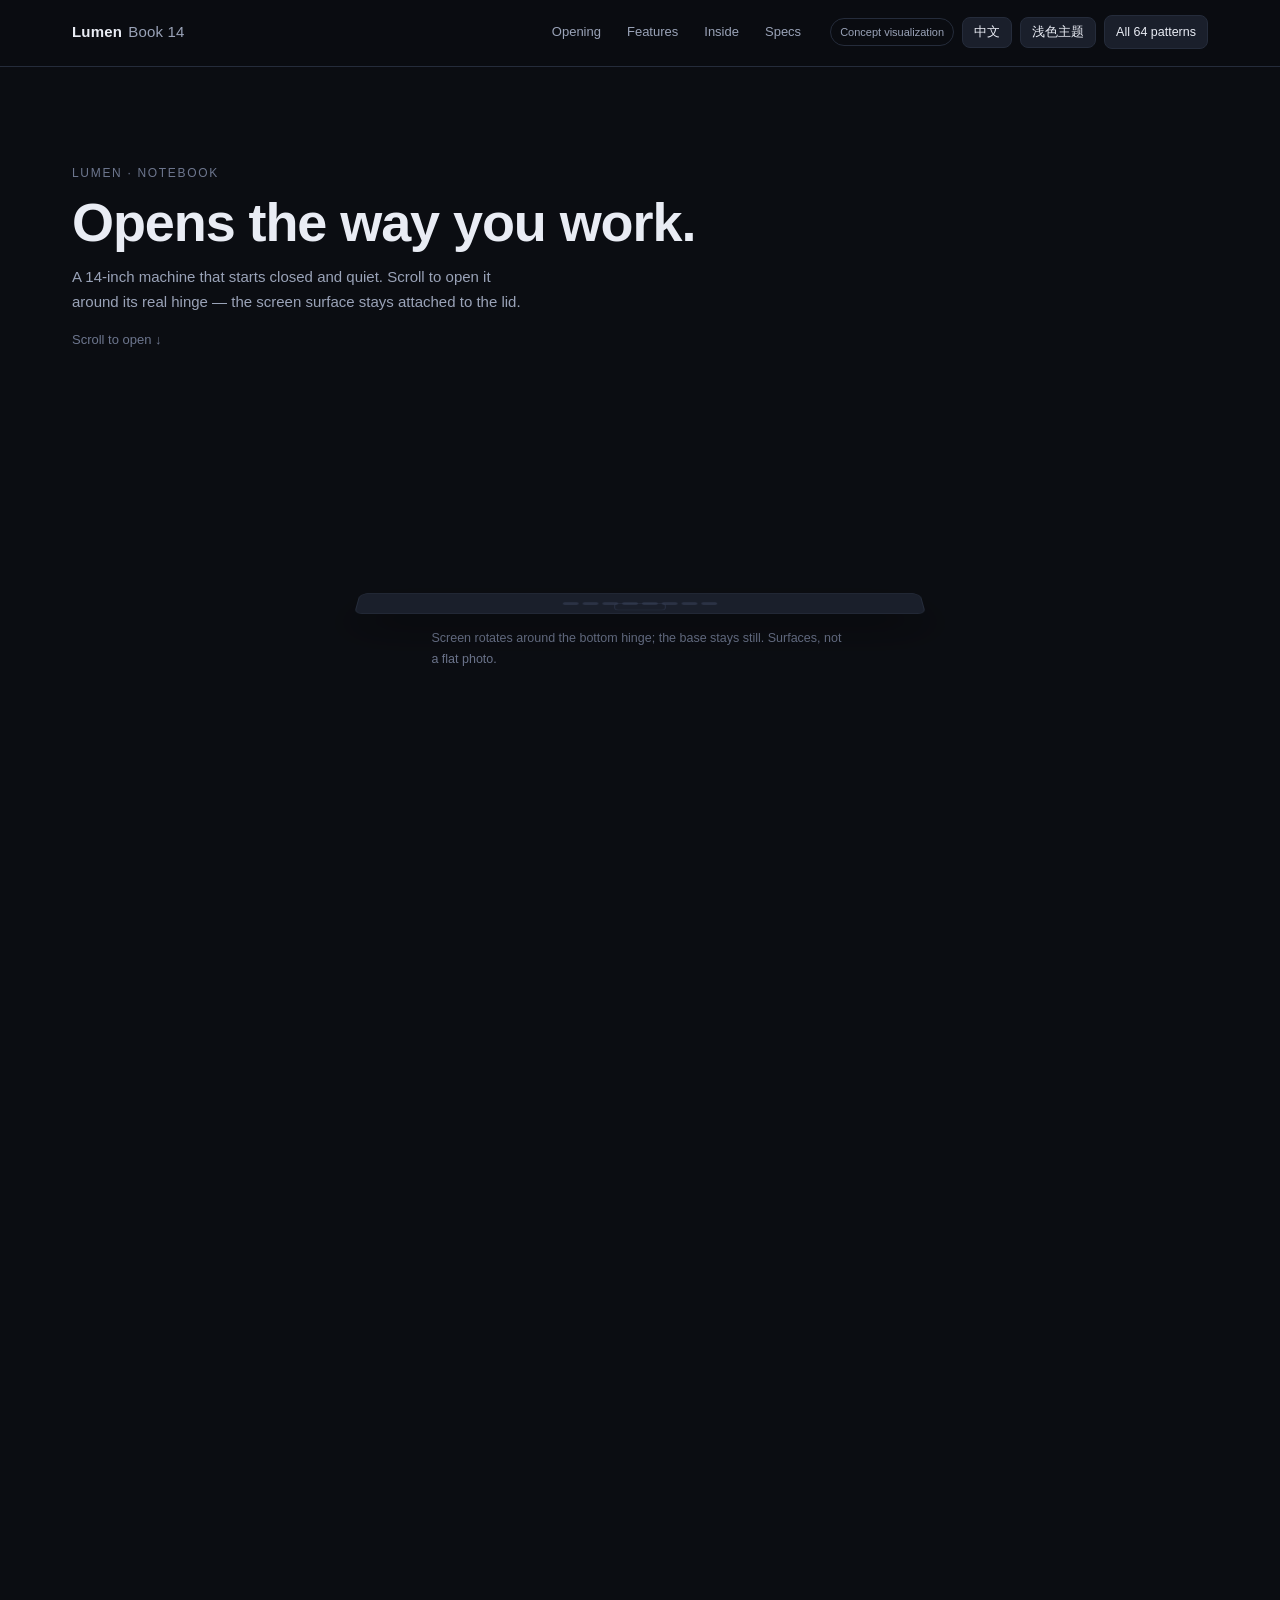
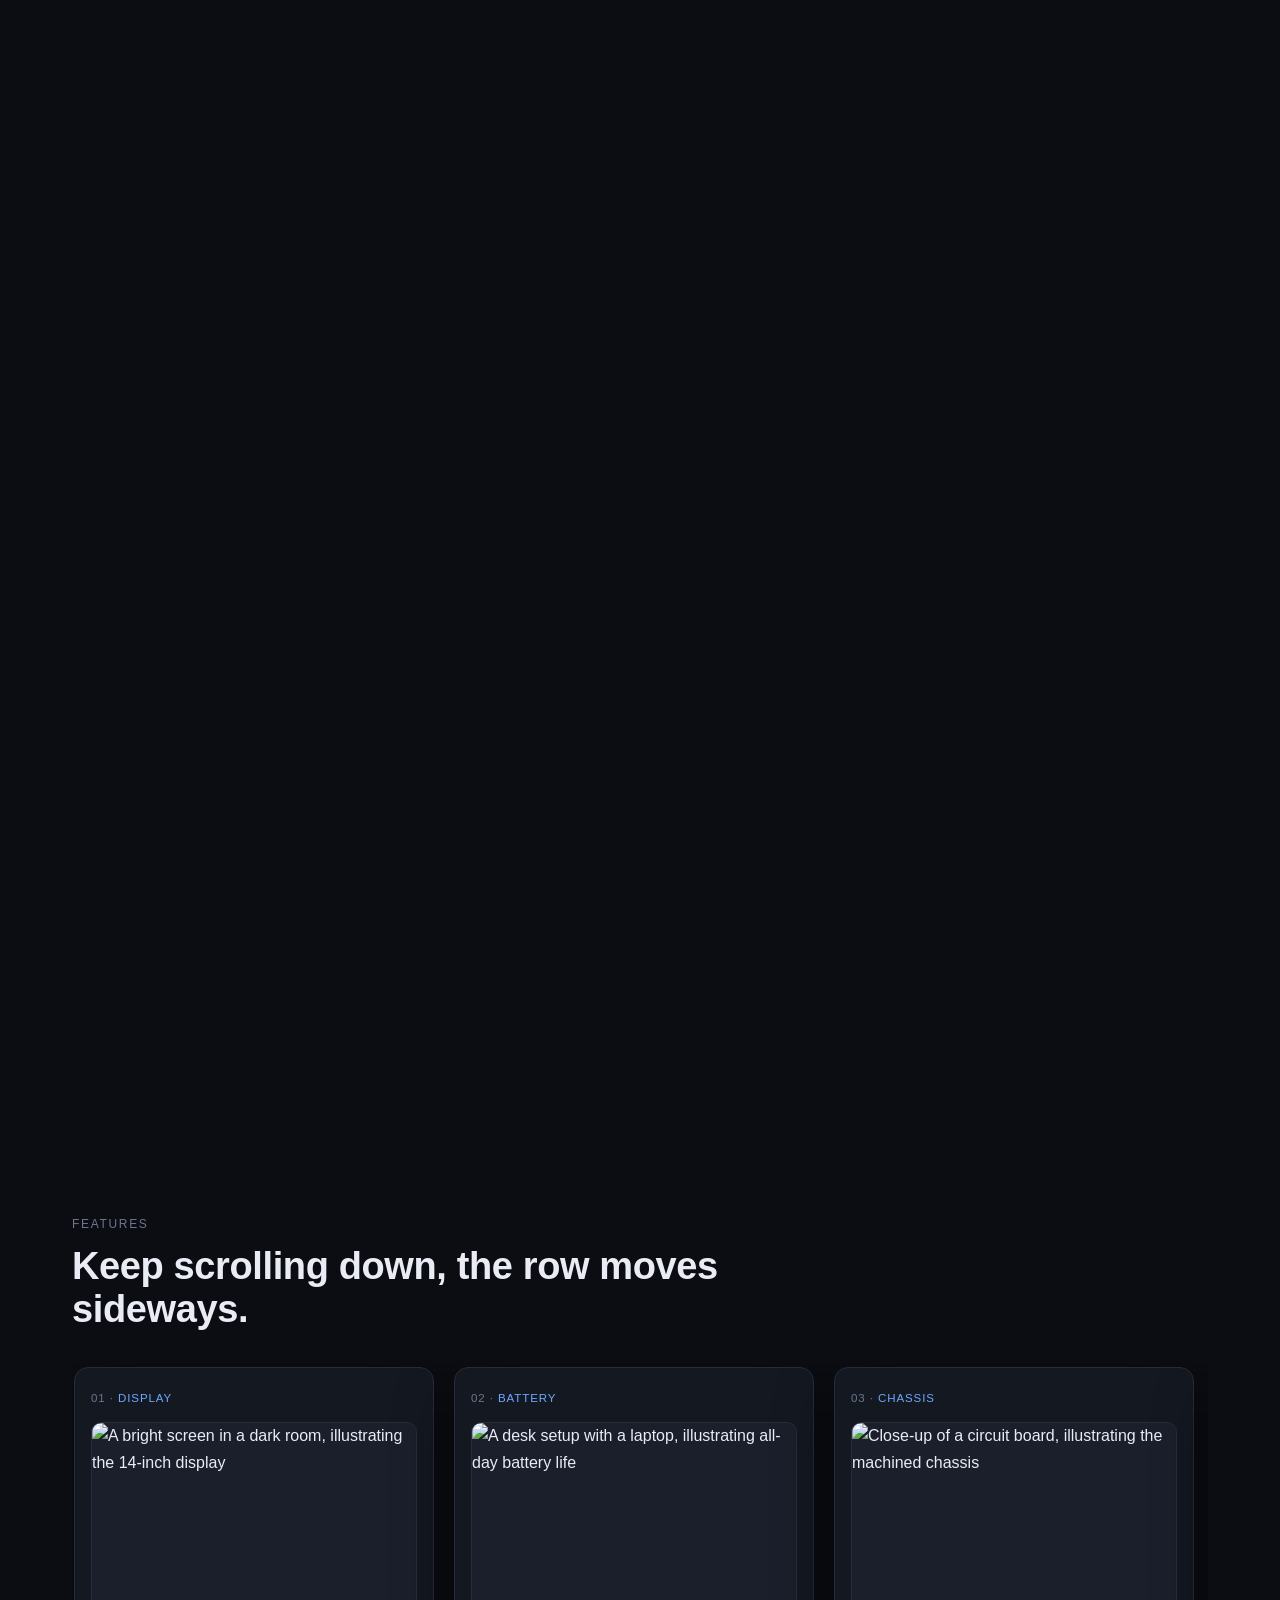
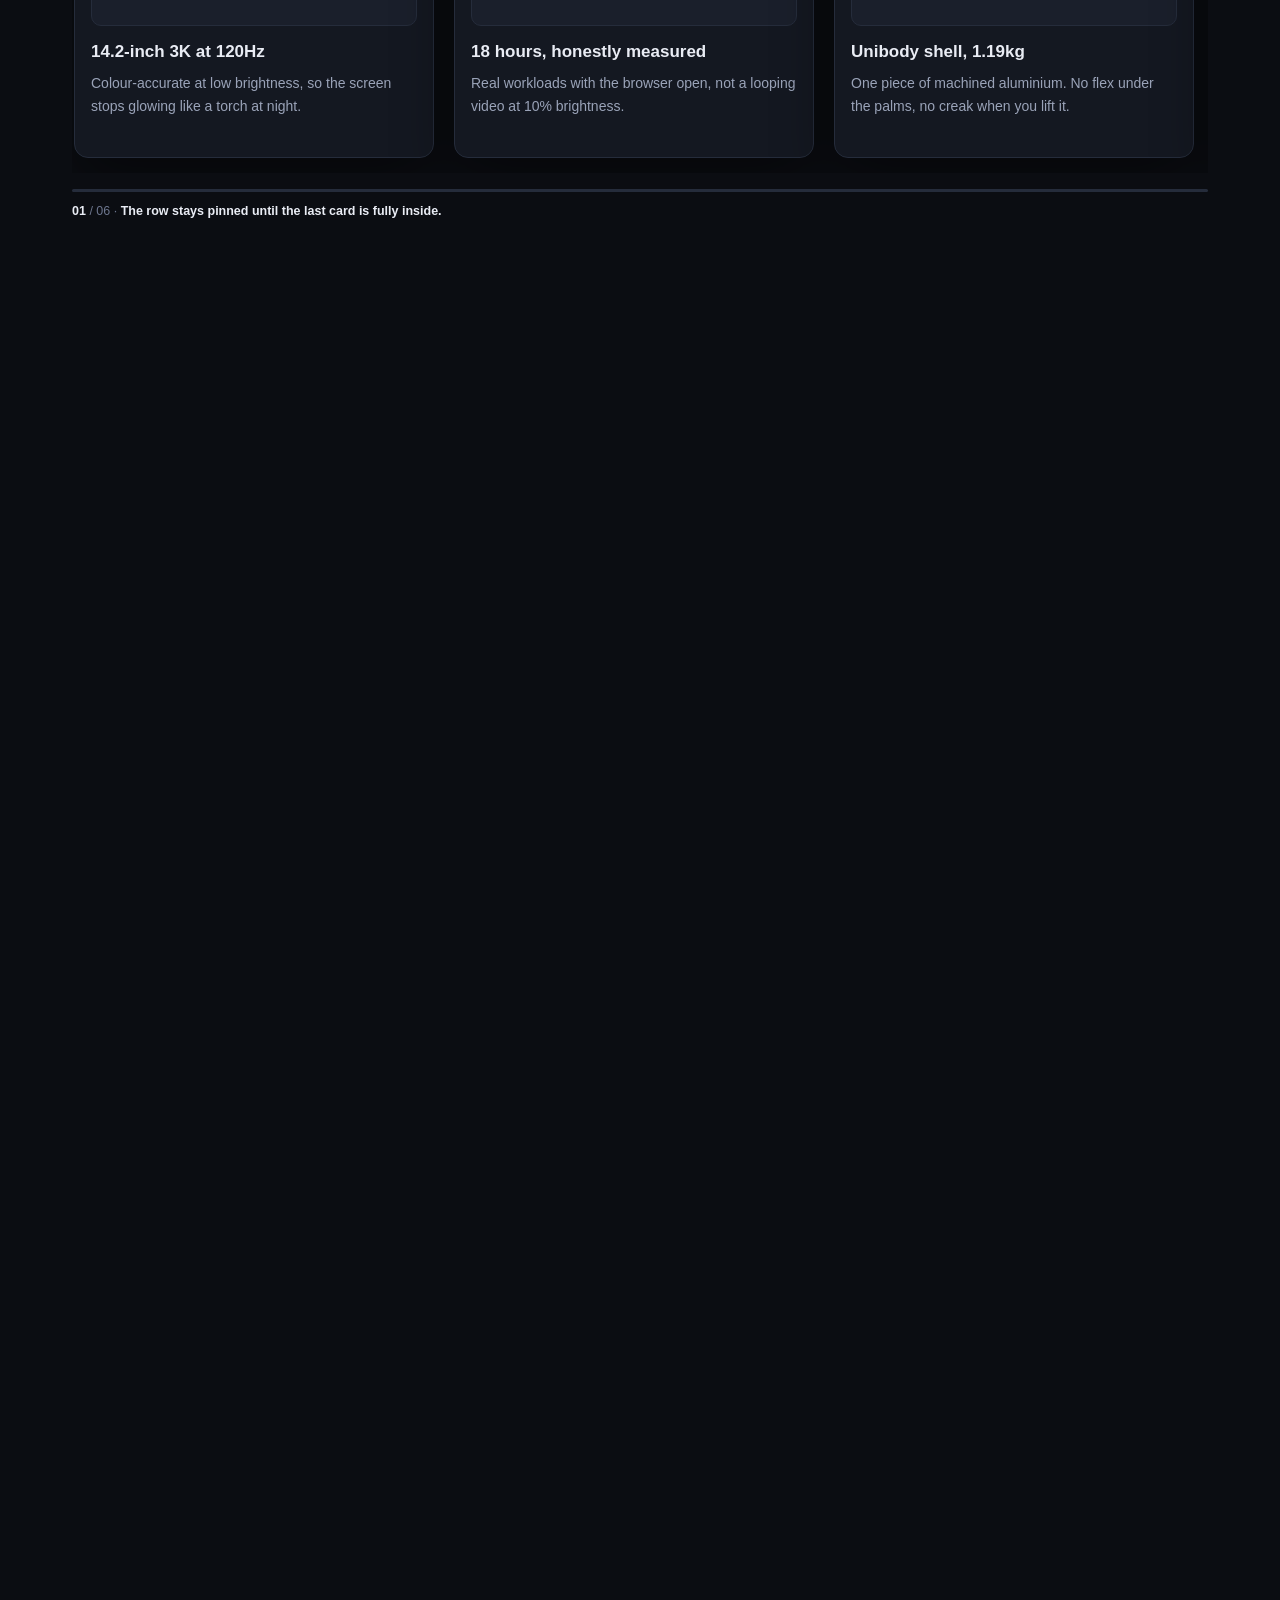
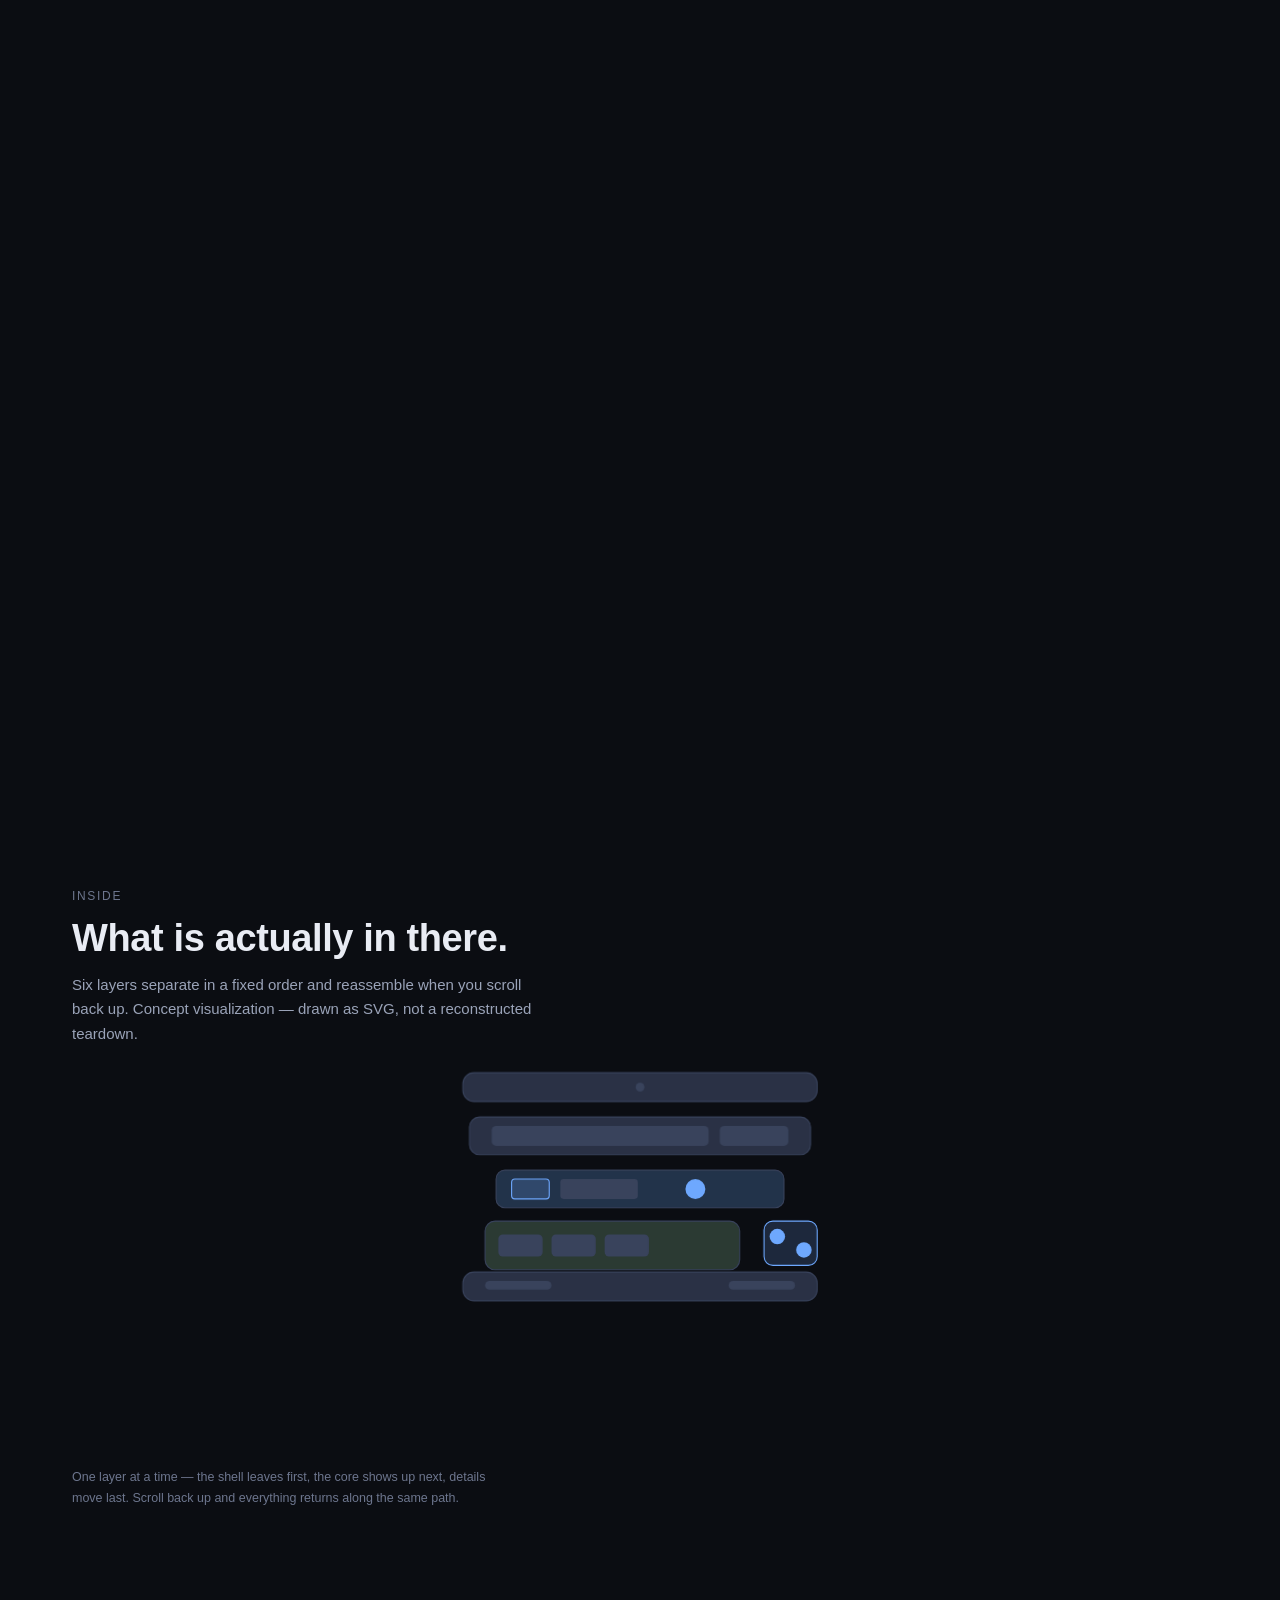
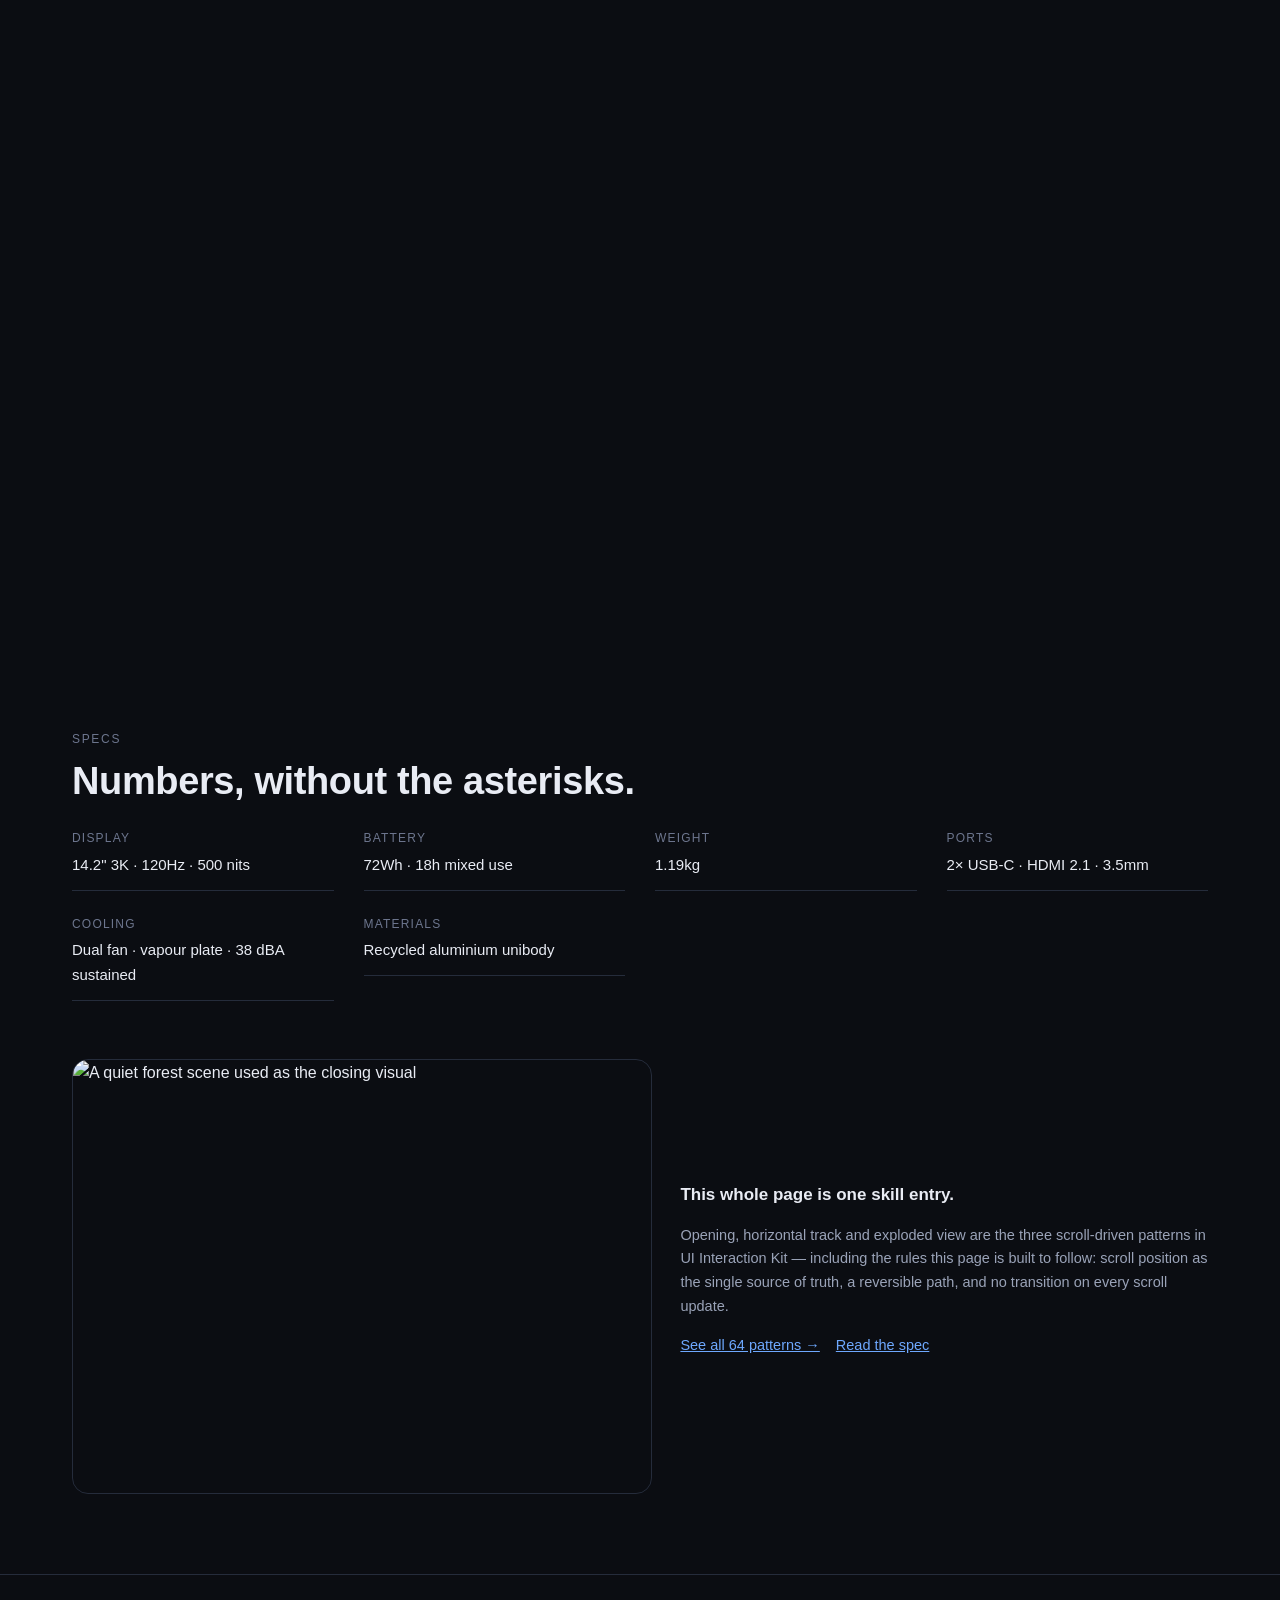
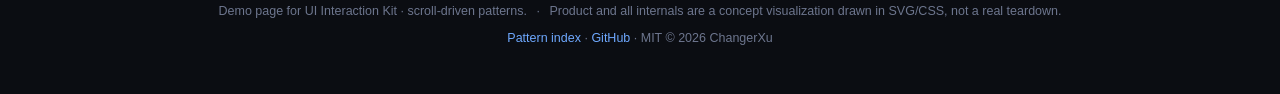
==== assets/showcase/scroll.html @ b0f34643 "Add scroll-driven official site: spec, example page and 3 card demos - references/08-scroll-driven.m" ====
<!DOCTYPE html>
<html lang="zh-CN" data-lang="zh" data-theme="dark">
<head>
<meta charset="UTF-8">
<meta name="viewport" content="width=device-width, initial-scale=1">
<title>Lumen Book 14 · Scroll-driven product page demo · UI Interaction Kit</title>
<meta name="description" content="Scroll-driven official site demo: a sticky opening that opens a laptop around its real hinge, a pinned horizontal track, and a reversible exploded view. Built with CSS scroll-driven animations and a JS fallback.">
<meta name="author" content="ChangerXu">
<link rel="canonical" href="https://alphaxe-hub.github.io/ui-interaction-kit/scroll.html">
<meta name="robots" content="index,follow">
<meta property="og:type" content="website">
<meta property="og:title" content="Scroll-driven product page demo · UI Interaction Kit">
<meta property="og:description" content="Sticky opening, pinned horizontal track and a reversible exploded view — driven by scroll position.">
<meta property="og:url" content="https://alphaxe-hub.github.io/ui-interaction-kit/scroll.html">
<link rel="stylesheet" href="scroll.css">
</head>
<body>

<a class="skip" href="#scene-open">Skip to content</a>

<header class="nav">
  <div class="nav-inner">
    <a class="brand" href="./index.html">Lumen<span>Book 14</span></a>
    <nav class="chapters" aria-label="Sections">
      <a href="#scene-open" data-i18n="navOpen">Opening</a>
      <a href="#scene-horizontal" data-i18n="navFeatures">Features</a>
      <a href="#scene-exploded" data-i18n="navInside">Inside</a>
      <a href="#scene-specs" data-i18n="navSpecs">Specs</a>
    </nav>
    <div class="nav-actions">
      <span class="badge" data-i18n="conceptBadge">Concept visualization</span>
      <button class="btn" id="langBtn" type="button">EN</button>
      <button class="btn" id="themeBtn" type="button">Light</button>
      <a class="btn" href="./index.html" data-i18n="backKit">All 64 patterns</a>
    </div>
  </div>
  <div class="nav-progress"><span id="navProgress"></span></div>
</header>

<main>

  <!-- ============ Pattern 1 · scroll-driven opening ============ -->
  <section class="scene scene-open" id="scene-open">
    <div class="sticky">
      <div class="open-copy">
        <p class="eyebrow" data-i18n="openEyebrow">Lumen · notebook</p>
        <h1 data-i18n="openTitle">Opens the way you work.</h1>
        <p class="lede" data-i18n="openLede">A 14-inch machine that starts closed and quiet. Scroll to open it around its real hinge — the screen surface stays attached to the lid.</p>
        <p class="scroll-hint" data-i18n="scrollHint">Scroll to open ↓</p>
      </div>

      <div class="stage" aria-label="Laptop opening animation">
        <div class="laptop">
          <div class="lid" data-anim="rotateX" data-from="-92" data-to="-6" data-unit="deg" data-range="0,1">
            <div class="lid-inner">
              <div class="screen-ui">
                <div class="screen-bar"><i></i><i></i><i></i></div>
                <div class="screen-grid">
                  <div class="screen-card">
                    <span class="sc-k" data-i18n="uiKey1">Active projects</span>
                    <strong class="sc-v">12</strong>
                  </div>
                  <div class="screen-card">
                    <span class="sc-k" data-i18n="uiKey2">Focus today</span>
                    <strong class="sc-v">4h 20m</strong>
                  </div>
                  <div class="screen-card wide">
                    <span class="sc-k" data-i18n="uiKey3">Build</span>
                    <span class="sc-bar"><i style="width:72%"></i></span>
                  </div>
                </div>
              </div>
              <div class="screen-glow"></div>
            </div>
          </div>
          <div class="base">
            <div class="keyboard">
              <i></i><i></i><i></i><i></i><i></i><i></i><i></i><i></i>
            </div>
            <div class="trackpad"></div>
          </div>
        </div>
        <p class="stage-note" data-i18n="openNote">Screen rotates around the bottom hinge; the base stays still. Surfaces, not a flat photo.</p>
      </div>
    </div>
  </section>

  <!-- ============ Pattern 2 · horizontal scroll section ============ -->
  <section class="scene scene-horizontal" id="scene-horizontal">
    <div class="sticky">
      <div class="h-head">
        <p class="eyebrow" data-i18n="hEyebrow">Features</p>
        <h2 data-i18n="hTitle">Keep scrolling down, the row moves sideways.</h2>
      </div>

      <div class="h-viewport" id="hViewport">
        <div class="h-track" id="hTrack">
          <article class="h-card">
            <span class="h-index">01 · <em data-i18n="hCatDisplay">Display</em></span>
            <div class="h-media"><img src="https://images.unsplash.com/photo-1498050108023-c5249f4df085?w=1200&q=80&auto=format" alt="A bright screen in a dark room, illustrating the 14-inch display"></div>
            <h3 data-i18n="h1t">14.2-inch 3K at 120Hz</h3>
            <p data-i18n="h1d">Colour-accurate at low brightness, so the screen stops glowing like a torch at night.</p>
          </article>
          <article class="h-card">
            <span class="h-index">02 · <em data-i18n="hCatBattery">Battery</em></span>
            <div class="h-media"><img src="https://images.unsplash.com/photo-1504384308090-c894fdcc538d?w=1200&q=80&auto=format" alt="A desk setup with a laptop, illustrating all-day battery life"></div>
            <h3 data-i18n="h2t">18 hours, honestly measured</h3>
            <p data-i18n="h2d">Real workloads with the browser open, not a looping video at 10% brightness.</p>
          </article>
          <article class="h-card">
            <span class="h-index">03 · <em data-i18n="hCatChassis">Chassis</em></span>
            <div class="h-media"><img src="https://images.unsplash.com/photo-1518770660439-4636190af475?w=1200&q=80&auto=format" alt="Close-up of a circuit board, illustrating the machined chassis"></div>
            <h3 data-i18n="h3t">Unibody shell, 1.19kg</h3>
            <p data-i18n="h3d">One piece of machined aluminium. No flex under the palms, no creak when you lift it.</p>
          </article>
          <article class="h-card">
            <span class="h-index">04 · <em data-i18n="hCatCooling">Cooling</em></span>
            <div class="h-media"><img src="https://images.unsplash.com/photo-1451187580459-43490279c0fa?w=1200&q=80&auto=format" alt="Abstract blue airflow visual, illustrating the cooling system"></div>
            <h3 data-i18n="h4t">Two fans, one vapour plate</h3>
            <p data-i18n="h4d">Sustained load sits at 38 dBA. The fans ramp, but you stop noticing them.</p>
          </article>
          <article class="h-card">
            <span class="h-index">05 · <em data-i18n="hCatPorts">Ports</em></span>
            <div class="h-media"><img src="https://images.unsplash.com/photo-1461749280684-dccba630e2f6?w=1200&q=80&auto=format" alt="Cables and code on a desk, illustrating the port selection"></div>
            <h3 data-i18n="h5t">Two USB-C, HDMI, 3.5mm</h3>
            <p data-i18n="h5d">Enough to leave the dongle at home on a normal working day.</p>
          </article>
          <article class="h-card">
            <span class="h-index">06 · <em data-i18n="hCatKeyboard">Keyboard</em></span>
            <div class="h-media"><img src="https://images.unsplash.com/photo-1522071820081-009f0129c71c?w=1200&q=80&auto=format" alt="People working together, illustrating the typing experience"></div>
            <h3 data-i18n="h6t">1.5mm travel, quiet switches</h3>
            <p data-i18n="h6d">Built for shared rooms. Tactile enough to type on, quiet enough not to be the loudest thing in the meeting.</p>
          </article>
        </div>
      </div>

      <div class="h-foot">
        <div class="h-bar"><span id="hBar"></span></div>
        <p class="h-counter"><span id="hCounter">01</span> / 06 · <span data-i18n="hFootNote">The row stays pinned until the last card is fully inside.</span></p>
      </div>
    </div>
  </section>

  <!-- ============ Pattern 3 · scroll-driven exploded view ============ -->
  <section class="scene scene-exploded" id="scene-exploded">
    <div class="sticky">
      <div class="x-head">
        <p class="eyebrow" data-i18n="xEyebrow">Inside</p>
        <h2 data-i18n="xTitle">What is actually in there.</h2>
        <p class="lede" data-i18n="xLede">Six layers separate in a fixed order and reassemble when you scroll back up. Concept visualization — drawn as SVG, not a reconstructed teardown.</p>
      </div>

      <div class="x-stage">
        <svg class="x-svg" viewBox="0 0 560 360" role="img" aria-label="Exploded view of the laptop: top shell, keyboard deck, mainboard, battery, cooling and ports, bottom shell">
          <!-- bottom shell -->
          <g class="x-layer" data-layer="bottom" data-anim="translateY" data-from="0" data-to="34" data-unit="px" data-range="0.06,0.30">
            <rect class="shape-metal" x="120" y="196" width="320" height="26" rx="10"/>
            <rect class="shape-detail" x="140" y="204" width="60" height="8" rx="4"/>
            <rect class="shape-detail" x="360" y="204" width="60" height="8" rx="4"/>
          </g>

          <!-- cooling + ports -->
          <g class="x-layer" data-layer="cooling" data-anim="translateY" data-from="0" data-to="16" data-unit="px" data-range="0.20,0.44">
            <rect class="shape-accent-soft" x="392" y="150" width="48" height="40" rx="8"/>
            <circle class="shape-accent" cx="404" cy="164" r="7"/>
            <circle class="shape-accent" cx="428" cy="176" r="7"/>
          </g>

          <!-- battery -->
          <g class="x-layer" data-layer="battery" data-anim="translateY" data-from="0" data-to="-14" data-unit="px" data-range="0.30,0.54">
            <rect class="shape-battery" x="140" y="150" width="230" height="44" rx="9"/>
            <rect class="shape-detail" x="152" y="162" width="40" height="20" rx="4"/>
            <rect class="shape-detail" x="200" y="162" width="40" height="20" rx="4"/>
            <rect class="shape-detail" x="248" y="162" width="40" height="20" rx="4"/>
          </g>

          <!-- mainboard -->
          <g class="x-layer" data-layer="board" data-anim="translateY" data-from="0" data-to="-30" data-unit="px" data-range="0.42,0.66">
            <rect class="shape-board" x="150" y="104" width="260" height="34" rx="8"/>
            <rect class="shape-accent-soft" x="164" y="112" width="34" height="18" rx="3"/>
            <rect class="shape-detail" x="208" y="112" width="70" height="18" rx="3"/>
            <circle class="shape-accent" cx="330" cy="121" r="9"/>
          </g>

          <!-- keyboard deck -->
          <g class="x-layer" data-layer="deck" data-anim="translateY" data-from="0" data-to="-50" data-unit="px" data-range="0.54,0.76">
            <rect class="shape-metal" x="126" y="56" width="308" height="34" rx="9"/>
            <rect class="shape-detail" x="146" y="64" width="196" height="18" rx="4"/>
            <rect class="shape-detail" x="352" y="64" width="62" height="18" rx="4"/>
          </g>

          <!-- top shell -->
          <g class="x-layer" data-layer="shell" data-anim="translateY" data-from="0" data-to="-76" data-unit="px" data-range="0.66,0.90">
            <rect class="shape-metal" x="120" y="16" width="320" height="26" rx="10"/>
            <circle class="shape-detail" cx="280" cy="29" r="4"/>
          </g>
        </svg>

        <div class="x-labels">
          <span data-for="shell" data-i18n="layerShell" style="top:4%;left:20%">Top shell</span>
          <span data-for="deck" data-i18n="layerDeck" style="top:15%;left:20%">Keyboard deck</span>
          <span data-for="board" data-i18n="layerBoard" style="top:28%;left:25%">Mainboard</span>
          <span data-for="battery" data-i18n="layerBattery" style="top:42%;left:24%">Battery</span>
          <span data-for="cooling" data-i18n="layerCooling" style="top:42%;left:68%">Cooling &amp; ports</span>
          <span data-for="bottom" data-i18n="layerBottom" style="top:70%;left:20%">Bottom shell</span>
        </div>
      </div>

      <p class="stage-note" data-i18n="xNote">One layer at a time — the shell leaves first, the core shows up next, details move last. Scroll back up and everything returns along the same path.</p>
    </div>
  </section>

  <!-- ============ Specs / outro ============ -->
  <section class="scene scene-specs" id="scene-specs">
    <div class="spec-wrap">
      <p class="eyebrow" data-i18n="sEyebrow">Specs</p>
      <h2 data-i18n="sTitle">Numbers, without the asterisks.</h2>
      <dl class="spec-grid">
        <div><dt data-i18n="s1k">Display</dt><dd data-i18n="s1v">14.2" 3K · 120Hz · 500 nits</dd></div>
        <div><dt data-i18n="s2k">Battery</dt><dd data-i18n="s2v">72Wh · 18h mixed use</dd></div>
        <div><dt data-i18n="s3k">Weight</dt><dd data-i18n="s3v">1.19kg</dd></div>
        <div><dt data-i18n="s4k">Ports</dt><dd data-i18n="s4v">2× USB-C · HDMI 2.1 · 3.5mm</dd></div>
        <div><dt data-i18n="s5k">Cooling</dt><dd data-i18n="s5v">Dual fan · vapour plate · 38 dBA sustained</dd></div>
        <div><dt data-i18n="s6k">Materials</dt><dd data-i18n="s6v">Recycled aluminium unibody</dd></div>
      </dl>

      <div class="outro">
        <img src="https://images.unsplash.com/photo-1470071459604-3b5ec3a7fe05?w=1600&q=80&auto=format" alt="A quiet forest scene used as the closing visual" loading="lazy">
        <div class="outro-text">
          <h3 data-i18n="outroTitle">This whole page is one skill entry.</h3>
          <p data-i18n="outroBody">Opening, horizontal track and exploded view are the three scroll-driven patterns in UI Interaction Kit — including the rules this page is built to follow: scroll position as the single source of truth, a reversible path, and no transition on every scroll update.</p>
          <p class="outro-links">
            <a href="./index.html" data-i18n="outroCta">See all 64 patterns →</a>
            <a href="https://github.com/AlphaXe-Hub/ui-interaction-kit/blob/main/references/08-scroll-driven.md" target="_blank" rel="noopener" data-i18n="outroDoc">Read the spec</a>
          </p>
        </div>
      </div>
    </div>
  </section>
</main>

<footer class="foot">
  <p>
    <span data-i18n="footLeft">Demo page for UI Interaction Kit · scroll-driven patterns.</span>
    <span class="dot">·</span>
    <span data-i18n="footRight">Product and all internals are a concept visualization drawn in SVG/CSS, not a real teardown.</span>
  </p>
  <p class="foot-links">
    <a href="./index.html" data-i18n="footIndex">Pattern index</a> ·
    <a href="https://github.com/AlphaXe-Hub/ui-interaction-kit" target="_blank" rel="noopener">GitHub</a> ·
    <span>MIT © 2026 ChangerXu</span>
  </p>
</footer>

<script src="scroll.js"></script>
</body>
</html>
---- assets/showcase/scroll.css ----
/* ============================================================
   Scroll-driven official site demo · UI Interaction Kit
   Tokens first, then scenes. Scroll position is the source of truth.
   ============================================================ */

:root{
  --bg:#0b0d12;
  --panel:#141821;
  --panel-2:#1a1f2b;
  --text:#e9ecf4;
  --dim:#9aa3b8;
  --dim-2:#6d768e;
  --line:#252c3b;
  --accent:#6ea8fe;
  --accent-soft:rgba(110,168,254,.18);
  --shadow:0 24px 60px rgba(0,0,0,.45);

  --x-metal:#2a3145;
  --x-metal-2:#1d2431;
  --x-board:#22334a;
  --x-battery:#2b3a33;
  --x-detail:#39435c;
  --x-line:#39435c;
  --x-accent:var(--accent);
  --x-accent-soft:var(--accent-soft);
  --x-tag:var(--dim);

  --nav-h:64px;
  --maxw:1180px;
}

[data-theme="light"]{
  --bg:#f6f7fb;
  --panel:#ffffff;
  --panel-2:#eef1f7;
  --text:#141a26;
  --dim:#5b6579;
  --dim-2:#8b95a8;
  --line:#dfe4ee;
  --accent:#2563eb;
  --accent-soft:rgba(37,99,235,.12);
  --shadow:0 20px 48px rgba(20,30,60,.14);

  --x-metal:#e6eaf2;
  --x-metal-2:#d7dde9;
  --x-board:#c9d8ea;
  --x-battery:#cfe3d6;
  --x-detail:#b9c3d8;
  --x-line:#c3cbd9;
  --x-tag:var(--dim);
}

*{box-sizing:border-box}
html{scroll-behavior:smooth}
body{
  margin:0;
  background:var(--bg);
  color:var(--text);
  font:16px/1.65 -apple-system,BlinkMacSystemFont,"Segoe UI","PingFang SC","Microsoft YaHei",sans-serif;
  -webkit-font-smoothing:antialiased;
}
img{display:block;max-width:100%}
a{color:var(--accent)}

.skip{
  position:absolute;left:-9999px;top:0;background:var(--panel);color:var(--text);
  padding:10px 14px;z-index:100;border:1px solid var(--line);border-radius:0 0 8px 0;
}
.skip:focus{left:0}

/* ---------------- nav (stable while scenes change) ---------------- */
.nav{
  position:fixed;top:0;left:0;right:0;z-index:50;
  background:color-mix(in srgb, var(--bg) 88%, transparent);
  backdrop-filter:blur(12px);
  border-bottom:1px solid var(--line);
}
.nav-inner{
  max-width:var(--maxw);margin:0 auto;height:var(--nav-h);
  display:flex;align-items:center;gap:18px;padding:0 22px;
}
.brand{color:var(--text);text-decoration:none;font-weight:700;font-size:15px;letter-spacing:.2px}
.brand span{color:var(--dim);font-weight:500;margin-left:6px}
.chapters{display:flex;gap:4px;margin-left:auto}
.chapters a{
  color:var(--dim);text-decoration:none;font-size:13px;padding:6px 11px;border-radius:999px;
}
.chapters a:hover{color:var(--text);background:var(--panel-2)}
.nav-actions{display:flex;align-items:center;gap:8px}
.badge{
  font-size:11px;color:var(--dim);border:1px solid var(--line);border-radius:999px;
  padding:4px 9px;white-space:nowrap;
}
.btn{
  background:var(--panel-2);color:var(--text);border:1px solid var(--line);
  border-radius:8px;padding:6px 11px;font-size:12.5px;cursor:pointer;text-decoration:none;
}
.btn:hover{border-color:var(--accent)}
.nav-progress{height:2px;background:transparent}
.nav-progress span{display:block;height:100%;width:0;background:var(--accent)}

/* ---------------- scenes ---------------- */
.scene{position:relative}
.scene .sticky{
  position:sticky;top:var(--nav-h);height:calc(100vh - var(--nav-h));
  display:flex;flex-direction:column;justify-content:center;
  max-width:var(--maxw);margin:0 auto;padding:24px 22px;
}
.eyebrow{
  margin:0 0 10px;font-size:12px;letter-spacing:.14em;text-transform:uppercase;color:var(--dim-2);
}
h1{font-size:clamp(30px,4.4vw,54px);line-height:1.06;margin:0 0 14px;letter-spacing:-.02em}
h2{font-size:clamp(24px,3vw,38px);line-height:1.14;margin:0 0 12px;letter-spacing:-.01em}
h3{font-size:17px;margin:0 0 6px}
.lede{margin:0;color:var(--dim);max-width:56ch;font-size:15px}
.stage-note{margin:14px 0 0;font-size:12.5px;color:var(--dim-2);max-width:60ch}

/* ---------------- Pattern 1 · opening ---------------- */
.scene-open{height:300vh}
/* copy floats above the stage so fading it out never shifts the product */
.open-copy{position:absolute;left:22px;right:22px;top:12%;max-width:660px}
.scroll-hint{font-size:13px;color:var(--dim-2);margin:14px 0 0}

.stage{
  display:flex;flex-direction:column;align-items:center;justify-content:center;
  perspective:1400px;perspective-origin:50% 45%;
}
.laptop{position:relative;width:min(540px,78vw);height:320px;transform-style:preserve-3d}
.lid{
  position:absolute;left:0;right:0;bottom:34px;height:256px;
  transform-origin:bottom center;transform:rotateX(-92deg);
  transform-style:preserve-3d;will-change:transform;
}
.lid-inner{
  position:absolute;inset:0;border-radius:12px 12px 6px 6px;overflow:hidden;
  background:var(--panel);border:1px solid var(--line);box-shadow:var(--shadow);
  backface-visibility:hidden;
}
.screen-ui{position:absolute;inset:0;padding:12px 14px;display:flex;flex-direction:column;gap:8px}
.screen-bar{display:flex;gap:5px}
.screen-bar i{width:7px;height:7px;border-radius:50%;background:var(--x-detail)}
.screen-grid{display:grid;grid-template-columns:1fr 1fr;gap:8px;flex:1}
.screen-card{
  background:var(--panel-2);border:1px solid var(--line);border-radius:9px;
  padding:9px 10px;display:flex;flex-direction:column;gap:2px;
}
.screen-card.wide{grid-column:1 / -1;justify-content:center}
.sc-k{font-size:10.5px;letter-spacing:.06em;text-transform:uppercase;color:var(--dim-2)}
.sc-v{font-size:19px;font-weight:700;letter-spacing:-.01em}
.sc-bar{display:block;height:6px;border-radius:3px;background:var(--x-detail);overflow:hidden}
.sc-bar i{display:block;height:100%;background:var(--accent)}
.screen-glow{
  position:absolute;inset:0;pointer-events:none;
  background:linear-gradient(180deg,transparent 40%,rgba(110,168,254,.10));
}
.base{
  position:absolute;left:-3%;right:-3%;bottom:0;height:34px;border-radius:8px;
  background:var(--panel-2);border:1px solid var(--line);box-shadow:var(--shadow);
  transform:rotateX(58deg);transform-origin:bottom center;
  display:flex;align-items:center;justify-content:center;
}
.keyboard{display:flex;gap:4px;opacity:.55}
.keyboard i{display:block;width:16px;height:4px;border-radius:2px;background:var(--x-detail)}
.trackpad{
  position:absolute;left:50%;bottom:5px;width:52px;height:12px;margin-left:-26px;
  border:1px solid var(--x-line);border-radius:4px;opacity:.5;
}

/* ---------------- Pattern 2 · horizontal track ---------------- */
.scene-horizontal{height:320vh}
.h-head{max-width:820px}
.h-viewport{overflow:hidden;margin-top:20px}
.h-track{
  display:flex;gap:20px;will-change:transform;
  padding:4px 2px 14px;
}
.h-card{
  flex:0 0 clamp(260px,32vw,360px);
  background:var(--panel);border:1px solid var(--line);border-radius:14px;
  padding:16px;box-shadow:var(--shadow);
}
.h-index{font-size:11.5px;letter-spacing:.08em;text-transform:uppercase;color:var(--dim-2)}
.h-index em{font-style:normal;color:var(--accent)}
.h-media{
  margin:12px 0;border-radius:10px;overflow:hidden;border:1px solid var(--line);
  aspect-ratio:16/10;background:var(--panel-2);
}
.h-media img{width:100%;height:100%;object-fit:cover}
.h-card p{margin:0;color:var(--dim);font-size:14px}
.h-foot{margin-top:16px}
.h-bar{height:3px;border-radius:2px;background:var(--line);overflow:hidden}
.h-bar span{display:block;height:100%;width:0;background:var(--accent)}
.h-counter{margin:9px 0 0;font-size:12.5px;color:var(--dim-2)}
.h-counter span{color:var(--text);font-weight:600}

/* ---------------- Pattern 3 · exploded view ---------------- */
.scene-exploded{height:340vh}
.x-head{max-width:760px}
.x-stage{position:relative;margin-top:8px}
.x-svg{width:100%;max-width:620px;height:auto;display:block;margin:0 auto;overflow:visible}
.x-layer{will-change:transform}
.shape-metal{fill:var(--x-metal);stroke:var(--x-line);stroke-width:1}
.shape-detail{fill:var(--x-detail)}
.shape-board{fill:var(--x-board);stroke:var(--x-line);stroke-width:1}
.shape-battery{fill:var(--x-battery);stroke:var(--x-line);stroke-width:1}
.shape-accent{fill:var(--x-accent)}
.shape-accent-soft{fill:var(--x-accent-soft);stroke:var(--x-accent);stroke-width:1}
/* labels live in their own UI layer so they stay crisp while the model moves */
.x-labels{position:absolute;inset:0;pointer-events:none}
.x-labels span{
  position:absolute;transform:translate(-100%,-50%);white-space:nowrap;
  font-size:11.5px;letter-spacing:.04em;color:var(--dim-2);opacity:0;
}
.x-labels span[data-for="cooling"]{transform:translate(12px,-50%)}
.x-labels span.is-past{opacity:.45}
.x-labels span.is-current{opacity:1;color:var(--accent);font-weight:600}
.stage-note.center{text-align:center}

/* ---------------- specs / outro ---------------- */
.scene-specs{padding:90px 0 40px}
.spec-wrap{max-width:var(--maxw);margin:0 auto;padding:0 22px}
.spec-grid{
  display:grid;grid-template-columns:repeat(auto-fit,minmax(240px,1fr));gap:18px 30px;
  margin:26px 0 0;padding:0;
}
.spec-grid dt{font-size:12px;letter-spacing:.1em;text-transform:uppercase;color:var(--dim-2);margin-bottom:4px}
.spec-grid dd{margin:0 0 6px;padding-bottom:12px;border-bottom:1px solid var(--line);font-size:15px}
.outro{
  margin-top:52px;display:grid;grid-template-columns:1.1fr 1fr;gap:28px;align-items:center;
}
.outro img{width:100%;border-radius:16px;border:1px solid var(--line);aspect-ratio:4/3;object-fit:cover}
.outro-text p{color:var(--dim);font-size:14.5px}
.outro-links{display:flex;gap:16px;flex-wrap:wrap;font-size:14px}

.foot{
  border-top:1px solid var(--line);margin-top:40px;padding:26px 22px 40px;
  text-align:center;color:var(--dim-2);font-size:12.5px;
}
.foot p{margin:0 0 6px}
.foot .dot{margin:0 6px}
.foot-links a{color:var(--accent);text-decoration:none}

/* ============================================================
   Scroll-driven animations (CSS path). The JS fallback mirrors the
   same numbers, read from these custom properties.
   ============================================================ */
@supports (animation-timeline: view()) {
  .scene-open{view-timeline-name:--open;view-timeline-axis:block}
  .scene-horizontal{view-timeline-name:--hscroll;view-timeline-axis:block}
  .scene-exploded{view-timeline-name:--explode;view-timeline-axis:block}

  .lid{
    animation:lid-open linear both;
    animation-timeline:--open;
    animation-range:contain 0% contain 100%;
  }
  .open-copy h1{
    animation:copy-out linear both;
    animation-timeline:--open;
    animation-range:contain 6% contain 30%;
  }
  .open-copy .lede,
  .open-copy .eyebrow{
    animation:copy-out linear both;
    animation-timeline:--open;
    animation-range:contain 10% contain 38%;
  }
  .scroll-hint{
    animation:hint-out linear both;
    animation-timeline:--open;
    animation-range:contain 0% contain 8%;
  }
  /* the laptop base never rotates, it only drifts a little */
  .base{
    animation:base-drift linear both;
    animation-timeline:--open;
    animation-range:contain 0% contain 100%;
  }
  @keyframes lid-open{from{transform:rotateX(-92deg)}to{transform:rotateX(-6deg)}}
  @keyframes base-drift{from{transform:rotateX(58deg) translateY(0)}to{transform:rotateX(58deg) translateY(6px)}}
  @keyframes copy-out{from{opacity:1;transform:translateY(0)}to{opacity:0;transform:translateY(-24px)}}
  @keyframes hint-out{from{opacity:1}to{opacity:0}}

  /* Pattern 2 — travel distance is measured in JS (scrollWidth − clientWidth)
     and handed to CSS as a plain pixel length, so nothing is hard-coded here
     and the value is recomputed after font / image load and resize.
     (Chrome cannot interpolate translate3d(calc(-100% + 1136px)) — mixed
     percentage and length — so the distance must arrive as pixels.) */
  .h-track{
    animation:h-move linear both;
    animation-timeline:--hscroll;
    animation-range:contain 0% contain 100%;
  }
  @keyframes h-move{
    from{transform:translate3d(0,0,0)}
    to{transform:translate3d(var(--h-distance-negative,0px),0,0)}
  }
  .h-bar span{
    animation:h-fill linear both;
    animation-timeline:--hscroll;
    animation-range:contain 0% contain 100%;
  }
  @keyframes h-fill{from{width:0}to{width:100%}}

  /* Pattern 3 — one progress window per part */
  .x-layer{
    animation:xl-move linear both;
    animation-timeline:--explode;
    animation-range:var(--range);
  }
  @keyframes xl-move{from{transform:translateY(0)}to{transform:translateY(var(--dy))}}
  .x-layer[data-layer="bottom"]{--dy:34px;--range:contain 6% contain 30%}
  .x-layer[data-layer="cooling"]{--dy:16px;--range:contain 20% contain 44%}
  .x-layer[data-layer="battery"]{--dy:-14px;--range:contain 30% contain 54%}
  .x-layer[data-layer="board"]{--dy:-30px;--range:contain 42% contain 66%}
  .x-layer[data-layer="deck"]{--dy:-50px;--range:contain 54% contain 76%}
  .x-layer[data-layer="shell"]{--dy:-76px;--range:contain 66% contain 90%}
}

@media (prefers-reduced-motion: reduce){
  html{scroll-behavior:auto}
  .scene{height:auto !important}
  .scene .sticky{position:static;height:auto;padding:48px 22px}
  .open-copy{position:static;max-width:660px}
  .lid{animation:none !important;transform:rotateX(-6deg)}
  .open-copy h1,.open-copy .lede,.open-copy .eyebrow,.scroll-hint{animation:none !important;opacity:1;transform:none}
  .base{animation:none !important}
  .h-viewport{overflow-x:auto;-webkit-overflow-scrolling:touch}
  .h-track{animation:none !important;transform:none !important}
  .x-layer{animation:none !important;transform:none !important}
  .x-labels span{opacity:1 !important}
}

/* same static path, reachable without changing OS settings:
   scroll.html?motion=reduce — used to verify the fallback */
html[data-motion="reduce"] .scene{height:auto !important}
html[data-motion="reduce"] .scene .sticky{position:static;height:auto;padding:48px 22px}
html[data-motion="reduce"] .open-copy{position:static;max-width:660px}
html[data-motion="reduce"] .lid{animation:none !important;transform:rotateX(-6deg)}
html[data-motion="reduce"] .open-copy h1,
html[data-motion="reduce"] .open-copy .lede,
html[data-motion="reduce"] .open-copy .eyebrow,
html[data-motion="reduce"] .scroll-hint{animation:none !important;opacity:1;transform:none}
html[data-motion="reduce"] .base{animation:none !important}
html[data-motion="reduce"] .h-viewport{overflow-x:auto;-webkit-overflow-scrolling:touch}
html[data-motion="reduce"] .h-track{animation:none !important;transform:none !important}
html[data-motion="reduce"] .x-layer{animation:none !important;transform:none !important}
html[data-motion="reduce"] .x-labels span{opacity:1 !important}

/* ---------------- responsive ---------------- */
@media (max-width:1080px){
  .chapters{display:none}
}
@media (max-width:820px){
  :root{--nav-h:58px}
  .scene-open{height:240vh}
  .scene-horizontal{height:auto}
  .scene-exploded{height:280vh}
  .scene .sticky{padding:18px 16px}
  .badge{display:none}
  .laptop{width:min(400px,86vw);height:250px}
  .lid{height:196px}
  .open-copy{top:7%}
  .h-viewport{overflow-x:auto;-webkit-overflow-scrolling:touch}
  .h-card{flex:0 0 78vw}
  .h-track{transform:none !important}
  .outro{grid-template-columns:1fr}
  .x-svg{max-width:100%}
}
@media (max-width:520px){
  h1{font-size:28px}
  .h-card{flex:0 0 84vw}
  .spec-grid{gap:14px 20px}
}
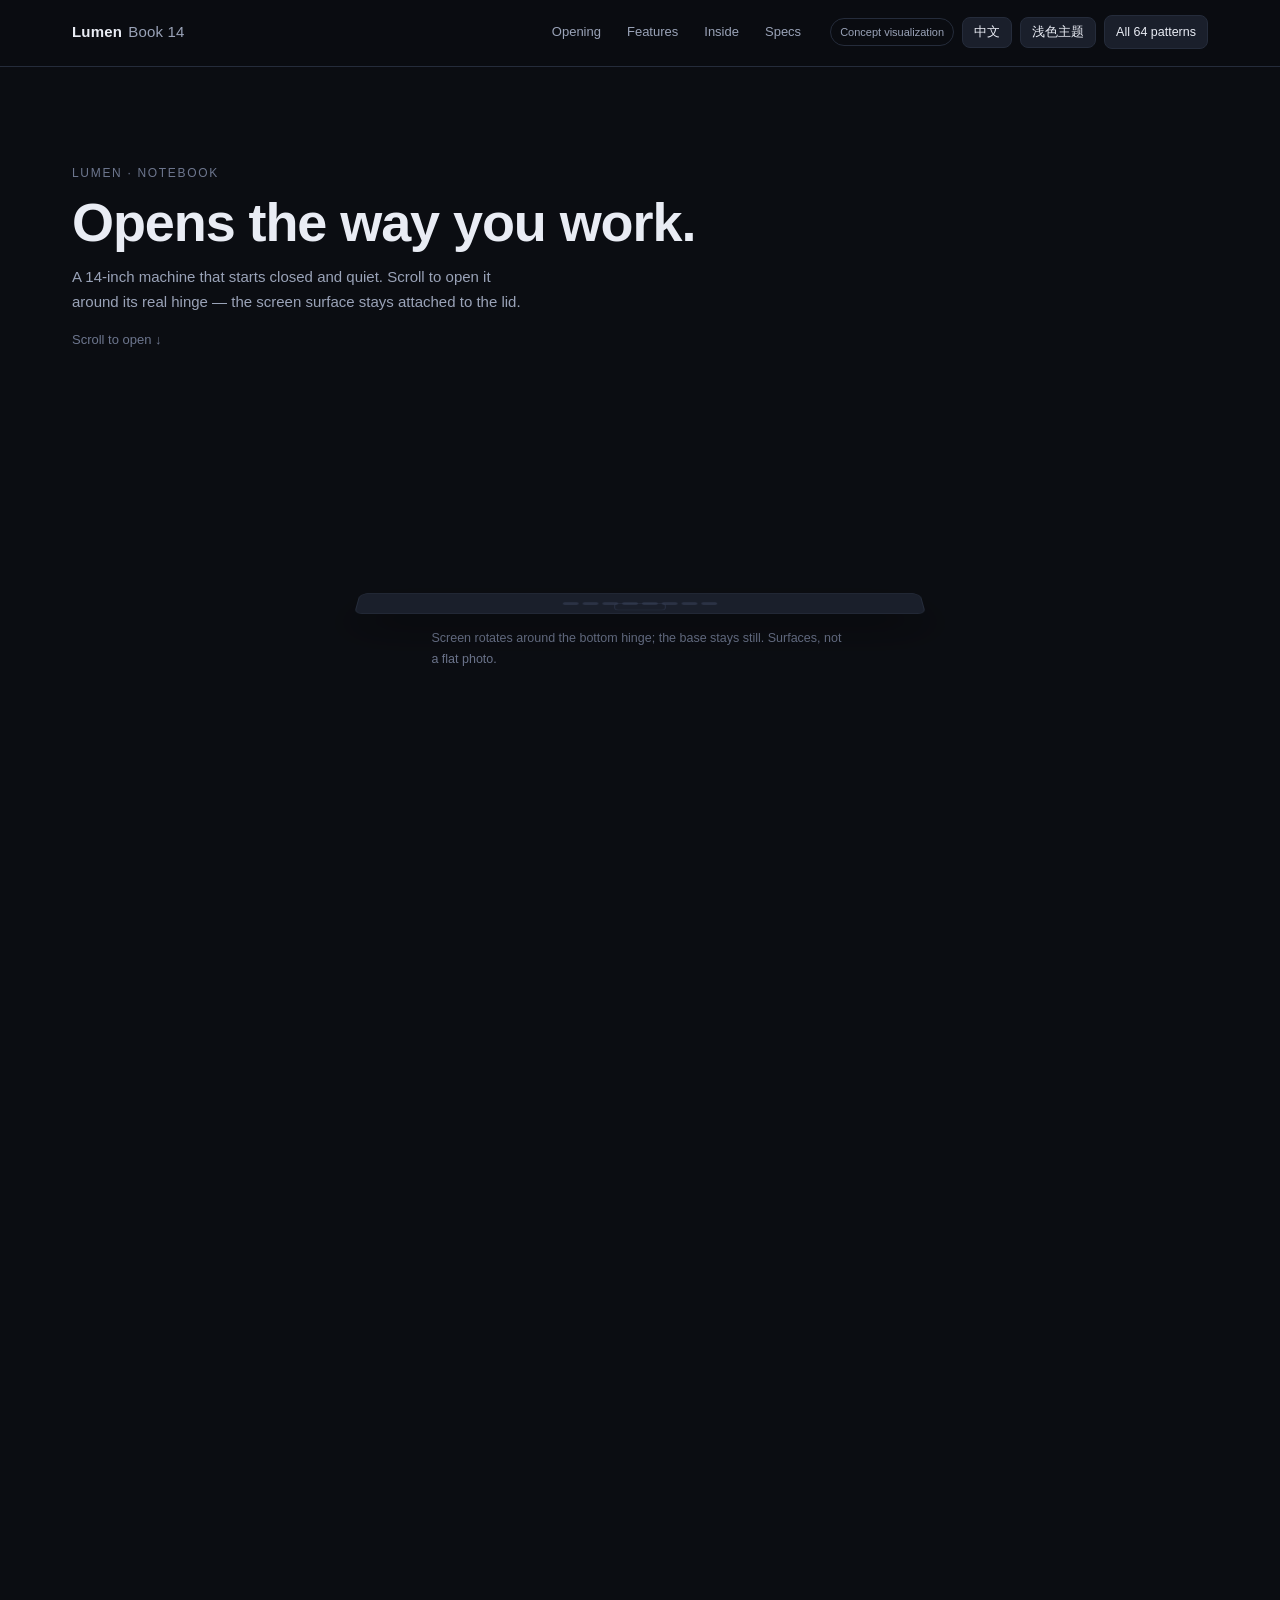
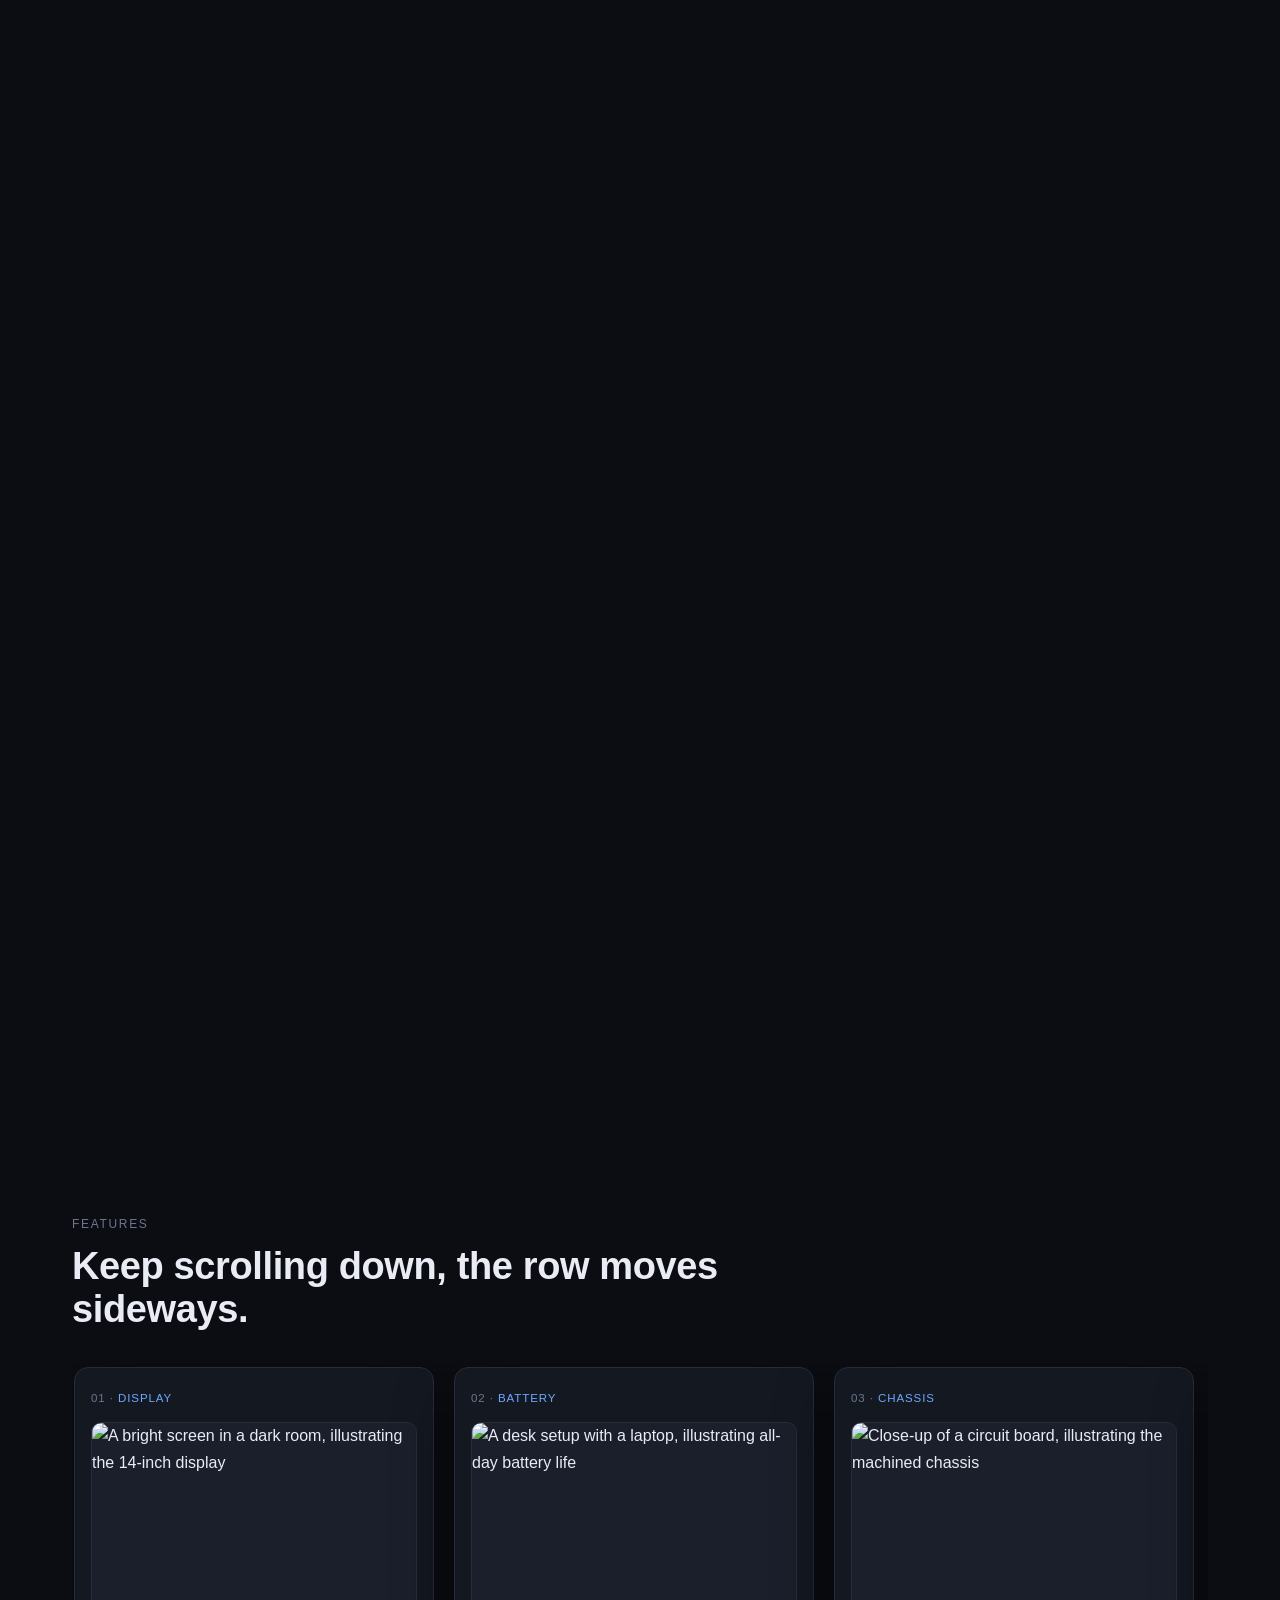
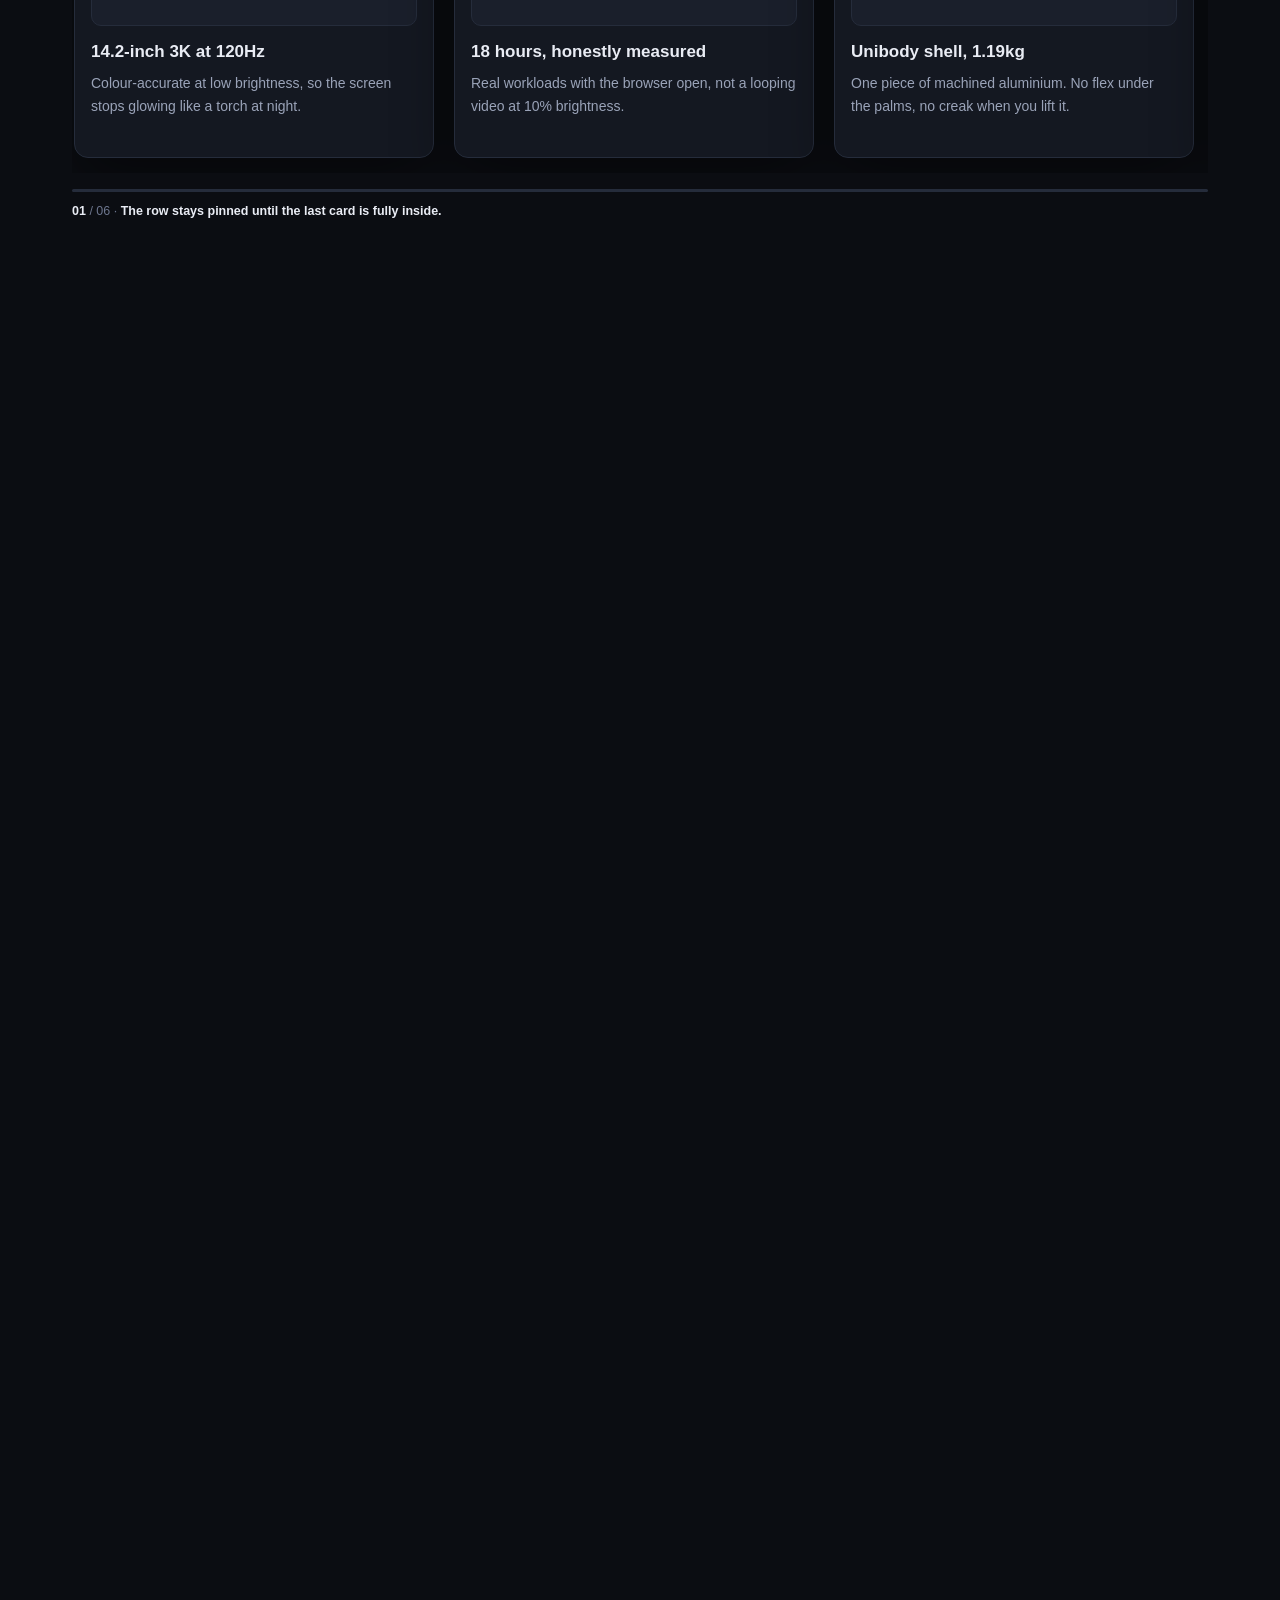
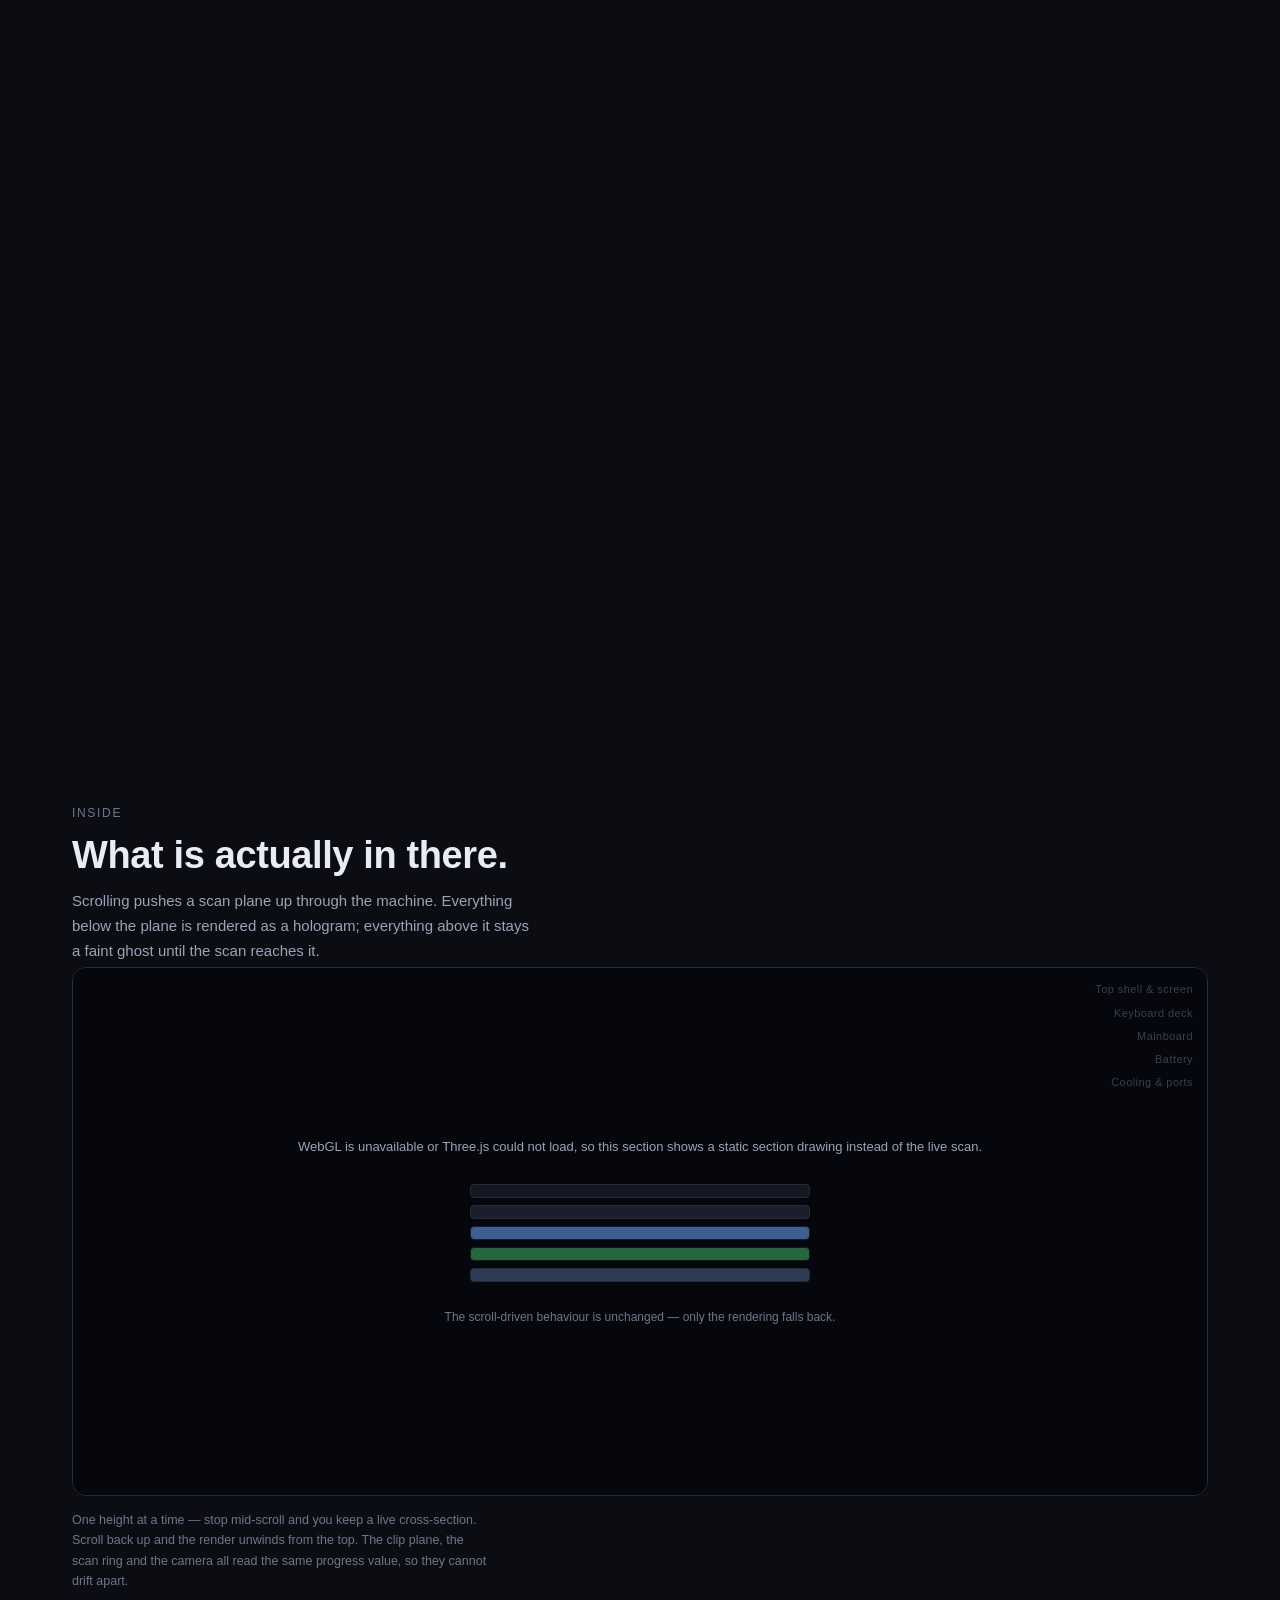
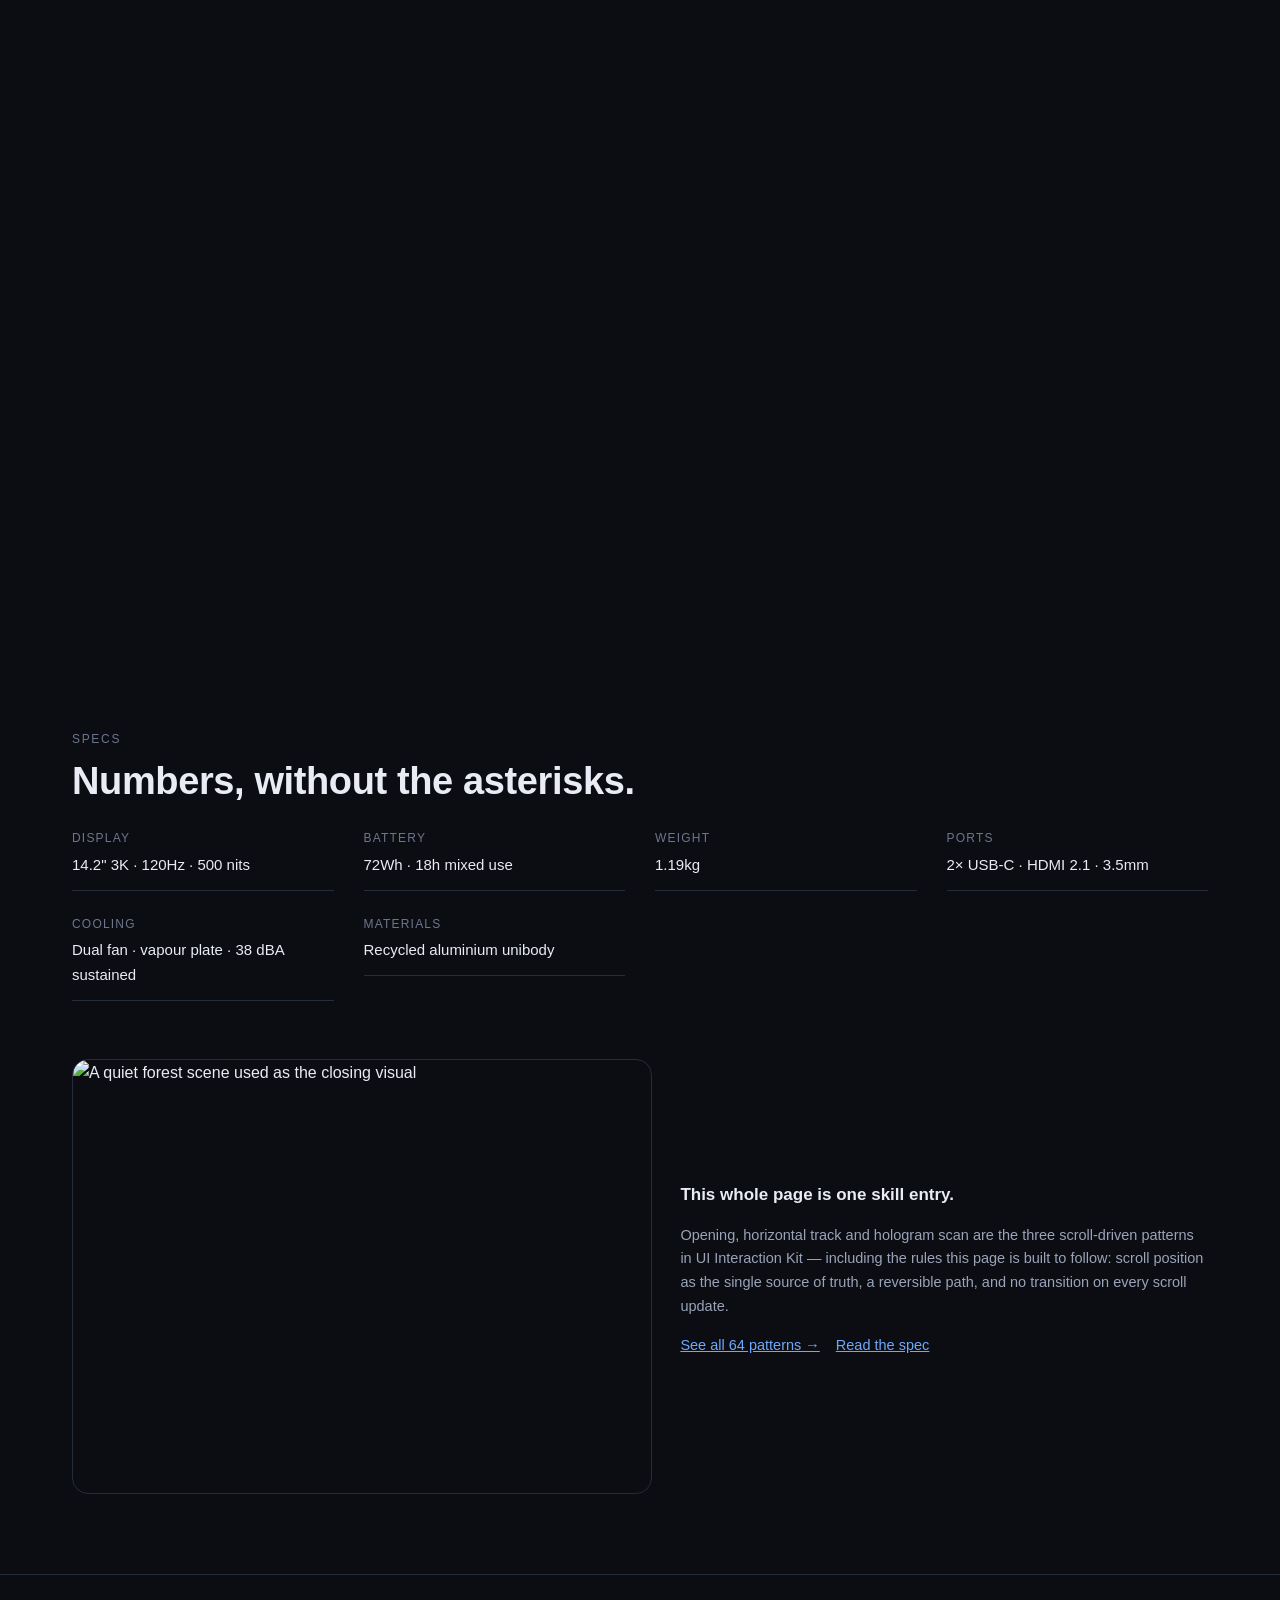
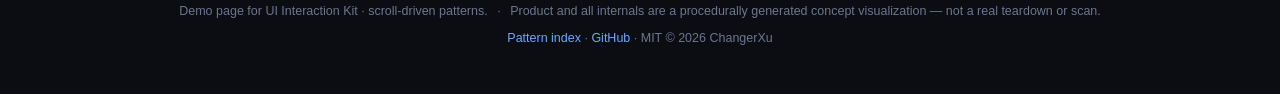
==== commit 07667531: "Replace the SVG exploded view with a Three.js hologram scan Pattern 3 is now a clip-plane scan inste" ====
--- a/assets/showcase/scroll.html
+++ b/assets/showcase/scroll.html
@@ -24,7 +24,7 @@
     <nav class="chapters" aria-label="Sections">
       <a href="#scene-open" data-i18n="navOpen">Opening</a>
       <a href="#scene-horizontal" data-i18n="navFeatures">Features</a>
-      <a href="#scene-exploded" data-i18n="navInside">Inside</a>
+      <a href="#scene-holo" data-i18n="navInside">Inside</a>
       <a href="#scene-specs" data-i18n="navSpecs">Specs</a>
     </nav>
     <div class="nav-actions">
@@ -141,72 +141,33 @@
     </div>
   </section>
 
-  <!-- ============ Pattern 3 · scroll-driven exploded view ============ -->
-  <section class="scene scene-exploded" id="scene-exploded">
+  <!-- ============ Pattern 3 · scroll-driven hologram scan ============ -->
+  <section class="scene scene-holo" id="scene-holo">
     <div class="sticky">
       <div class="x-head">
         <p class="eyebrow" data-i18n="xEyebrow">Inside</p>
         <h2 data-i18n="xTitle">What is actually in there.</h2>
-        <p class="lede" data-i18n="xLede">Six layers separate in a fixed order and reassemble when you scroll back up. Concept visualization — drawn as SVG, not a reconstructed teardown.</p>
-      </div>
-
-      <div class="x-stage">
-        <svg class="x-svg" viewBox="0 0 560 360" role="img" aria-label="Exploded view of the laptop: top shell, keyboard deck, mainboard, battery, cooling and ports, bottom shell">
-          <!-- bottom shell -->
-          <g class="x-layer" data-layer="bottom" data-anim="translateY" data-from="0" data-to="34" data-unit="px" data-range="0.06,0.30">
-            <rect class="shape-metal" x="120" y="196" width="320" height="26" rx="10"/>
-            <rect class="shape-detail" x="140" y="204" width="60" height="8" rx="4"/>
-            <rect class="shape-detail" x="360" y="204" width="60" height="8" rx="4"/>
-          </g>
-
-          <!-- cooling + ports -->
-          <g class="x-layer" data-layer="cooling" data-anim="translateY" data-from="0" data-to="16" data-unit="px" data-range="0.20,0.44">
-            <rect class="shape-accent-soft" x="392" y="150" width="48" height="40" rx="8"/>
-            <circle class="shape-accent" cx="404" cy="164" r="7"/>
-            <circle class="shape-accent" cx="428" cy="176" r="7"/>
-          </g>
-
-          <!-- battery -->
-          <g class="x-layer" data-layer="battery" data-anim="translateY" data-from="0" data-to="-14" data-unit="px" data-range="0.30,0.54">
-            <rect class="shape-battery" x="140" y="150" width="230" height="44" rx="9"/>
-            <rect class="shape-detail" x="152" y="162" width="40" height="20" rx="4"/>
-            <rect class="shape-detail" x="200" y="162" width="40" height="20" rx="4"/>
-            <rect class="shape-detail" x="248" y="162" width="40" height="20" rx="4"/>
-          </g>
-
-          <!-- mainboard -->
-          <g class="x-layer" data-layer="board" data-anim="translateY" data-from="0" data-to="-30" data-unit="px" data-range="0.42,0.66">
-            <rect class="shape-board" x="150" y="104" width="260" height="34" rx="8"/>
-            <rect class="shape-accent-soft" x="164" y="112" width="34" height="18" rx="3"/>
-            <rect class="shape-detail" x="208" y="112" width="70" height="18" rx="3"/>
-            <circle class="shape-accent" cx="330" cy="121" r="9"/>
-          </g>
-
-          <!-- keyboard deck -->
-          <g class="x-layer" data-layer="deck" data-anim="translateY" data-from="0" data-to="-50" data-unit="px" data-range="0.54,0.76">
-            <rect class="shape-metal" x="126" y="56" width="308" height="34" rx="9"/>
-            <rect class="shape-detail" x="146" y="64" width="196" height="18" rx="4"/>
-            <rect class="shape-detail" x="352" y="64" width="62" height="18" rx="4"/>
-          </g>
-
-          <!-- top shell -->
-          <g class="x-layer" data-layer="shell" data-anim="translateY" data-from="0" data-to="-76" data-unit="px" data-range="0.66,0.90">
-            <rect class="shape-metal" x="120" y="16" width="320" height="26" rx="10"/>
-            <circle class="shape-detail" cx="280" cy="29" r="4"/>
-          </g>
-        </svg>
-
-        <div class="x-labels">
-          <span data-for="shell" data-i18n="layerShell" style="top:4%;left:20%">Top shell</span>
-          <span data-for="deck" data-i18n="layerDeck" style="top:15%;left:20%">Keyboard deck</span>
-          <span data-for="board" data-i18n="layerBoard" style="top:28%;left:25%">Mainboard</span>
-          <span data-for="battery" data-i18n="layerBattery" style="top:42%;left:24%">Battery</span>
-          <span data-for="cooling" data-i18n="layerCooling" style="top:42%;left:68%">Cooling &amp; ports</span>
-          <span data-for="bottom" data-i18n="layerBottom" style="top:70%;left:20%">Bottom shell</span>
-        </div>
-      </div>
-
-      <p class="stage-note" data-i18n="xNote">One layer at a time — the shell leaves first, the core shows up next, details move last. Scroll back up and everything returns along the same path.</p>
+        <p class="lede" data-i18n="xLede">Scrolling pushes a scan plane up through the machine. Everything below the plane is rendered as a hologram; everything above it stays a faint ghost until the scan reaches it.</p>
+      </div>
+
+      <div class="holo-stage" id="holoStage">
+        <canvas id="holoCanvas" role="img" aria-label="Scroll-driven hologram scan of the laptop and its internal parts"></canvas>
+        <div class="holo-hud">SCAN <span id="holoPct">0</span>%</div>
+        <div class="holo-fallback" id="holoFallback" hidden>
+          <p data-i18n="holoFallbackText">WebGL is unavailable or Three.js could not load, so this section shows a static section drawing instead of the live scan.</p>
+          <div class="holo-fallback-art" aria-hidden="true"><i></i><i></i><i></i><i></i><i></i></div>
+          <p class="holo-fallback-note" data-i18n="holoFallbackNote">The scroll-driven behaviour is unchanged — only the rendering falls back.</p>
+        </div>
+        <div class="holo-parts">
+          <span data-range="0.72,1" data-i18n="partShell">Top shell &amp; screen</span>
+          <span data-range="0.54,0.80" data-i18n="partDeck">Keyboard deck</span>
+          <span data-range="0.36,0.62" data-i18n="partBoard">Mainboard</span>
+          <span data-range="0.18,0.44" data-i18n="partBattery">Battery</span>
+          <span data-range="0.04,0.30" data-i18n="partCooling">Cooling &amp; ports</span>
+        </div>
+      </div>
+
+      <p class="stage-note" data-i18n="xNote">One height at a time — stop mid-scroll and you keep a live cross-section. Scroll back up and the render unwinds from the top. The clip plane, the scan ring and the camera all read the same progress value, so they cannot drift apart.</p>
     </div>
   </section>
 
@@ -228,7 +189,7 @@
         <img src="https://images.unsplash.com/photo-1470071459604-3b5ec3a7fe05?w=1600&q=80&auto=format" alt="A quiet forest scene used as the closing visual" loading="lazy">
         <div class="outro-text">
           <h3 data-i18n="outroTitle">This whole page is one skill entry.</h3>
-          <p data-i18n="outroBody">Opening, horizontal track and exploded view are the three scroll-driven patterns in UI Interaction Kit — including the rules this page is built to follow: scroll position as the single source of truth, a reversible path, and no transition on every scroll update.</p>
+          <p data-i18n="outroBody">Opening, horizontal track and hologram scan are the three scroll-driven patterns in UI Interaction Kit — including the rules this page is built to follow: scroll position as the single source of truth, a reversible path, and no transition on every scroll update.</p>
           <p class="outro-links">
             <a href="./index.html" data-i18n="outroCta">See all 64 patterns →</a>
             <a href="https://github.com/AlphaXe-Hub/ui-interaction-kit/blob/main/references/08-scroll-driven.md" target="_blank" rel="noopener" data-i18n="outroDoc">Read the spec</a>
@@ -243,7 +204,7 @@
   <p>
     <span data-i18n="footLeft">Demo page for UI Interaction Kit · scroll-driven patterns.</span>
     <span class="dot">·</span>
-    <span data-i18n="footRight">Product and all internals are a concept visualization drawn in SVG/CSS, not a real teardown.</span>
+    <span data-i18n="footRight">Product and all internals are a procedurally generated concept visualization — not a real teardown or scan.</span>
   </p>
   <p class="foot-links">
     <a href="./index.html" data-i18n="footIndex">Pattern index</a> ·
@@ -252,6 +213,9 @@
   </p>
 </footer>
 
+<!-- Three.js only powers the hologram scan; everything else on this page is vanilla JS.
+     If it fails to load, the section falls back to a static drawing. -->
+<script src="https://cdn.jsdelivr.net/npm/three@0.128.0/build/three.min.js"></script>
 <script src="scroll.js"></script>
 </body>
 </html>
--- a/assets/showcase/scroll.css
+++ b/assets/showcase/scroll.css
@@ -14,6 +14,14 @@
   --accent:#6ea8fe;
   --accent-soft:rgba(110,168,254,.18);
   --shadow:0 24px 60px rgba(0,0,0,.45);
+  --holo-bg:#05070c;
+  --holo-fill:#123a63;
+  --holo-emis:#3b82f6;
+  --holo-wire:#bfdbfe;
+  --holo-ghost:#31405f;
+  --holo-disc:#93c5fd;
+  --track2:#2f3b52;
+  --ok:#4ade80;
 
   --x-metal:#2a3145;
   --x-metal-2:#1d2431;
@@ -40,6 +48,14 @@
   --accent:#2563eb;
   --accent-soft:rgba(37,99,235,.12);
   --shadow:0 20px 48px rgba(20,30,60,.14);
+  --holo-bg:#eaeef6;
+  --holo-fill:#c7d9f2;
+  --holo-emis:#2563eb;
+  --holo-wire:#1e40af;
+  --holo-ghost:#b3c1d6;
+  --holo-disc:#2563eb;
+  --track2:#c9d3e4;
+  --ok:#16a34a;
 
   --x-metal:#e6eaf2;
   --x-metal-2:#d7dde9;
@@ -193,27 +209,42 @@
 .h-counter{margin:9px 0 0;font-size:12.5px;color:var(--dim-2)}
 .h-counter span{color:var(--text);font-weight:600}
 
-/* ---------------- Pattern 3 · exploded view ---------------- */
-.scene-exploded{height:340vh}
+/* ---------------- Pattern 3 · scroll-driven hologram scan ---------------- */
+.scene-holo{height:340vh}
 .x-head{max-width:760px}
-.x-stage{position:relative;margin-top:8px}
-.x-svg{width:100%;max-width:620px;height:auto;display:block;margin:0 auto;overflow:visible}
-.x-layer{will-change:transform}
-.shape-metal{fill:var(--x-metal);stroke:var(--x-line);stroke-width:1}
-.shape-detail{fill:var(--x-detail)}
-.shape-board{fill:var(--x-board);stroke:var(--x-line);stroke-width:1}
-.shape-battery{fill:var(--x-battery);stroke:var(--x-line);stroke-width:1}
-.shape-accent{fill:var(--x-accent)}
-.shape-accent-soft{fill:var(--x-accent-soft);stroke:var(--x-accent);stroke-width:1}
-/* labels live in their own UI layer so they stay crisp while the model moves */
-.x-labels{position:absolute;inset:0;pointer-events:none}
-.x-labels span{
-  position:absolute;transform:translate(-100%,-50%);white-space:nowrap;
-  font-size:11.5px;letter-spacing:.04em;color:var(--dim-2);opacity:0;
-}
-.x-labels span[data-for="cooling"]{transform:translate(12px,-50%)}
-.x-labels span.is-past{opacity:.45}
-.x-labels span.is-current{opacity:1;color:var(--accent);font-weight:600}
+.holo-stage{
+  position:relative;margin-top:4px;flex:1;min-height:0;
+  border:1px solid var(--line);border-radius:14px;overflow:hidden;
+  background:var(--holo-bg);
+}
+#holoCanvas{display:block;width:100%;height:100%;min-height:240px}
+.holo-hud{
+  position:absolute;left:14px;bottom:12px;font-variant-numeric:tabular-nums;
+  font-size:11.5px;letter-spacing:.16em;text-transform:uppercase;
+  color:var(--accent);opacity:.9;pointer-events:none;
+}
+.holo-parts{
+  position:absolute;right:14px;top:12px;display:flex;flex-direction:column;gap:5px;
+  align-items:flex-end;pointer-events:none;
+}
+.holo-parts span{
+  font-size:11px;letter-spacing:.04em;color:var(--dim-2);opacity:.5;
+  transition:none;
+}
+.holo-parts span.on{color:var(--accent);opacity:1;font-weight:600}
+.holo-fallback{
+  position:absolute;inset:0;display:flex;flex-direction:column;gap:14px;
+  align-items:center;justify-content:center;text-align:center;padding:24px;
+  background:var(--holo-bg);color:var(--dim);font-size:13px;
+}
+.holo-fallback[hidden]{display:none}
+.holo-fallback-art{display:flex;flex-direction:column;gap:7px;width:min(340px,80%)}
+.holo-fallback-art i{display:block;height:14px;border-radius:4px;border:1px solid var(--line);background:var(--panel-2)}
+.holo-fallback-art i:nth-child(1){background:var(--panel)}
+.holo-fallback-art i:nth-child(3){background:var(--accent);opacity:.55}
+.holo-fallback-art i:nth-child(4){background:var(--ok);opacity:.45}
+.holo-fallback-art i:nth-child(5){background:var(--track2)}
+.holo-fallback-note{font-size:12px;color:var(--dim-2)}
 .stage-note.center{text-align:center}
 
 /* ---------------- specs / outro ---------------- */
@@ -247,7 +278,7 @@
 @supports (animation-timeline: view()) {
   .scene-open{view-timeline-name:--open;view-timeline-axis:block}
   .scene-horizontal{view-timeline-name:--hscroll;view-timeline-axis:block}
-  .scene-exploded{view-timeline-name:--explode;view-timeline-axis:block}
+  .scene-holo{view-timeline-name:--holo;view-timeline-axis:block}
 
   .lid{
     animation:lid-open linear both;
@@ -302,19 +333,10 @@
   }
   @keyframes h-fill{from{width:0}to{width:100%}}
 
-  /* Pattern 3 — one progress window per part */
-  .x-layer{
-    animation:xl-move linear both;
-    animation-timeline:--explode;
-    animation-range:var(--range);
-  }
-  @keyframes xl-move{from{transform:translateY(0)}to{transform:translateY(var(--dy))}}
-  .x-layer[data-layer="bottom"]{--dy:34px;--range:contain 6% contain 30%}
-  .x-layer[data-layer="cooling"]{--dy:16px;--range:contain 20% contain 44%}
-  .x-layer[data-layer="battery"]{--dy:-14px;--range:contain 30% contain 54%}
-  .x-layer[data-layer="board"]{--dy:-30px;--range:contain 42% contain 66%}
-  .x-layer[data-layer="deck"]{--dy:-50px;--range:contain 54% contain 76%}
-  .x-layer[data-layer="shell"]{--dy:-76px;--range:contain 66% contain 90%}
+  /* Pattern 3 — the hologram scan is a WebGL canvas: the clipping plane,
+     the scan disc and the camera all read the same scrubbed progress value
+     from JS, so nothing here needs a CSS animation. The timeline below stays
+     declared so the section still exposes a view timeline to any future use. */
 }
 
 @media (prefers-reduced-motion: reduce){
@@ -327,8 +349,7 @@
   .base{animation:none !important}
   .h-viewport{overflow-x:auto;-webkit-overflow-scrolling:touch}
   .h-track{animation:none !important;transform:none !important}
-  .x-layer{animation:none !important;transform:none !important}
-  .x-labels span{opacity:1 !important}
+  .holo-fallback{position:static}
 }
 
 /* same static path, reachable without changing OS settings:
@@ -344,8 +365,7 @@
 html[data-motion="reduce"] .base{animation:none !important}
 html[data-motion="reduce"] .h-viewport{overflow-x:auto;-webkit-overflow-scrolling:touch}
 html[data-motion="reduce"] .h-track{animation:none !important;transform:none !important}
-html[data-motion="reduce"] .x-layer{animation:none !important;transform:none !important}
-html[data-motion="reduce"] .x-labels span{opacity:1 !important}
+html[data-motion="reduce"] .holo-fallback{position:static}
 
 /* ---------------- responsive ---------------- */
 @media (max-width:1080px){
@@ -355,7 +375,7 @@
   :root{--nav-h:58px}
   .scene-open{height:240vh}
   .scene-horizontal{height:auto}
-  .scene-exploded{height:280vh}
+  .scene-holo{height:280vh}
   .scene .sticky{padding:18px 16px}
   .badge{display:none}
   .laptop{width:min(400px,86vw);height:250px}
@@ -365,7 +385,7 @@
   .h-card{flex:0 0 78vw}
   .h-track{transform:none !important}
   .outro{grid-template-columns:1fr}
-  .x-svg{max-width:100%}
+  .holo-parts{display:none}
 }
 @media (max-width:520px){
   h1{font-size:28px}
